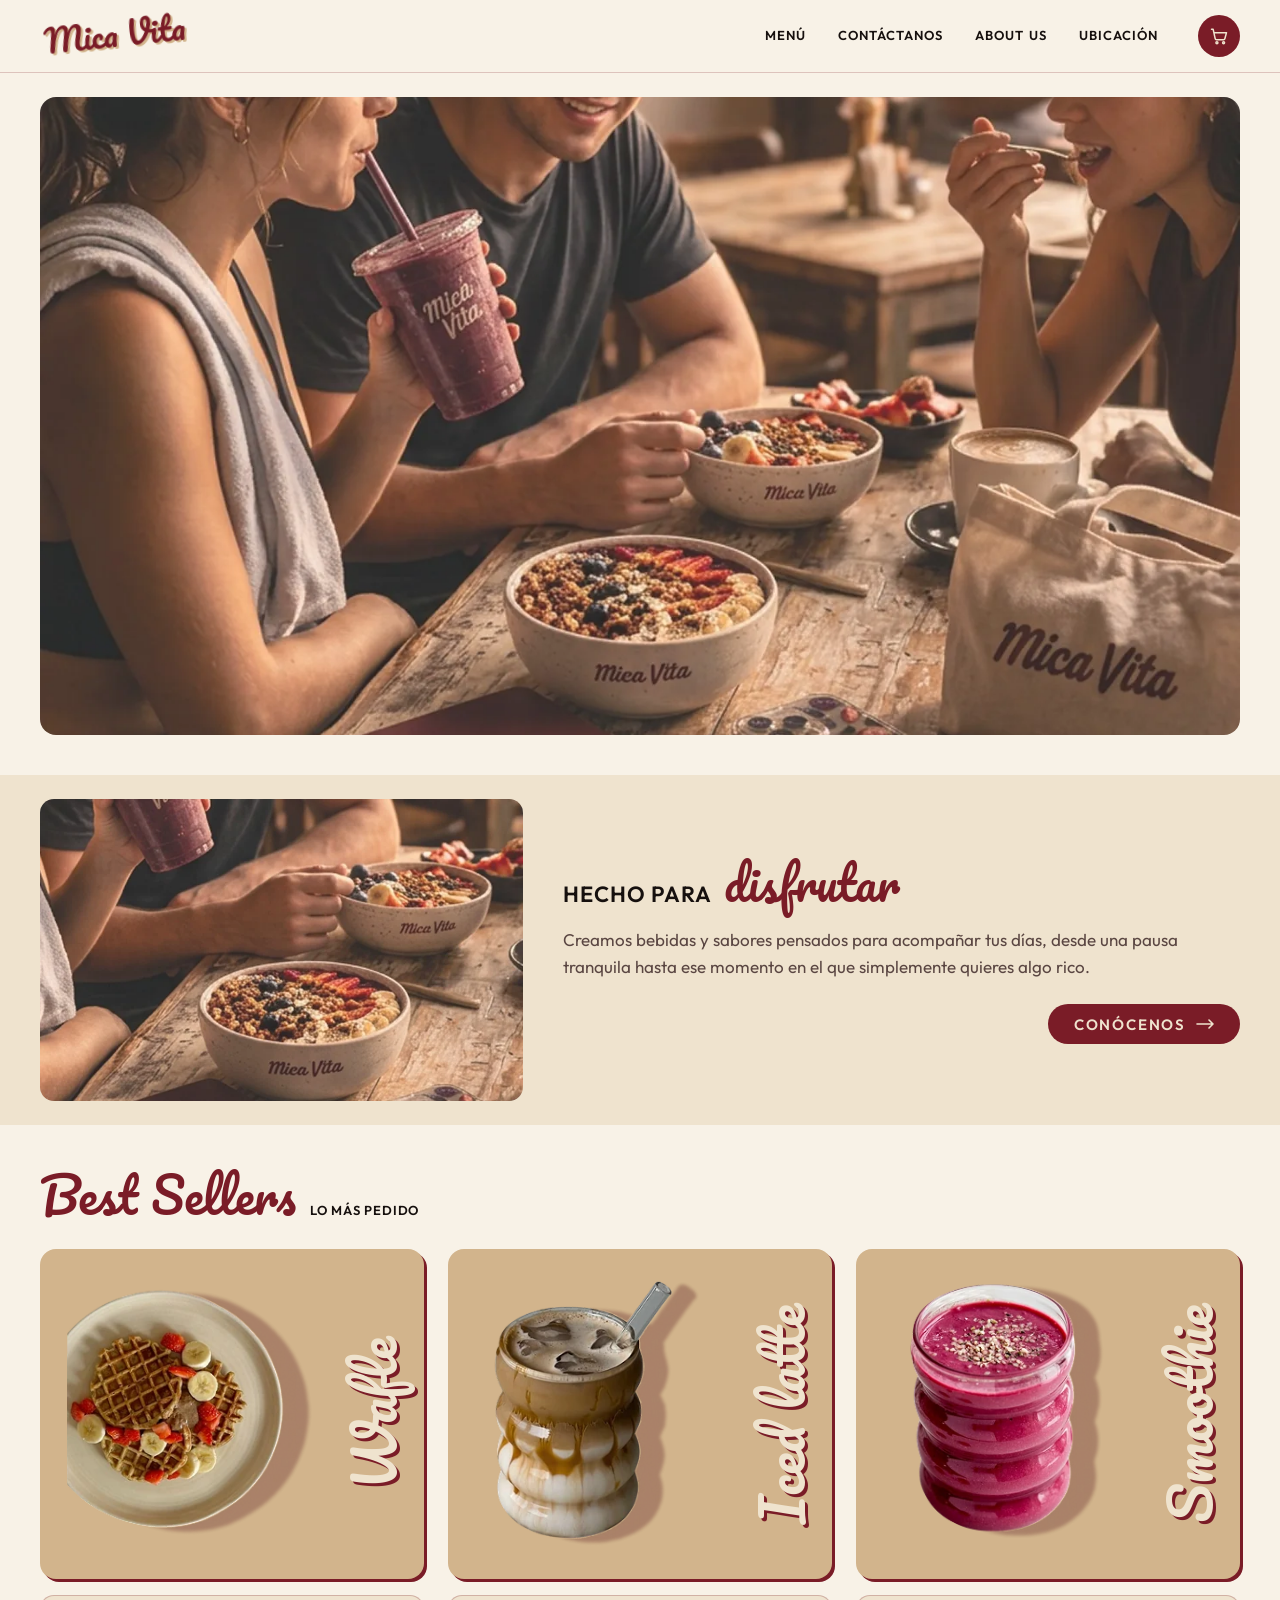
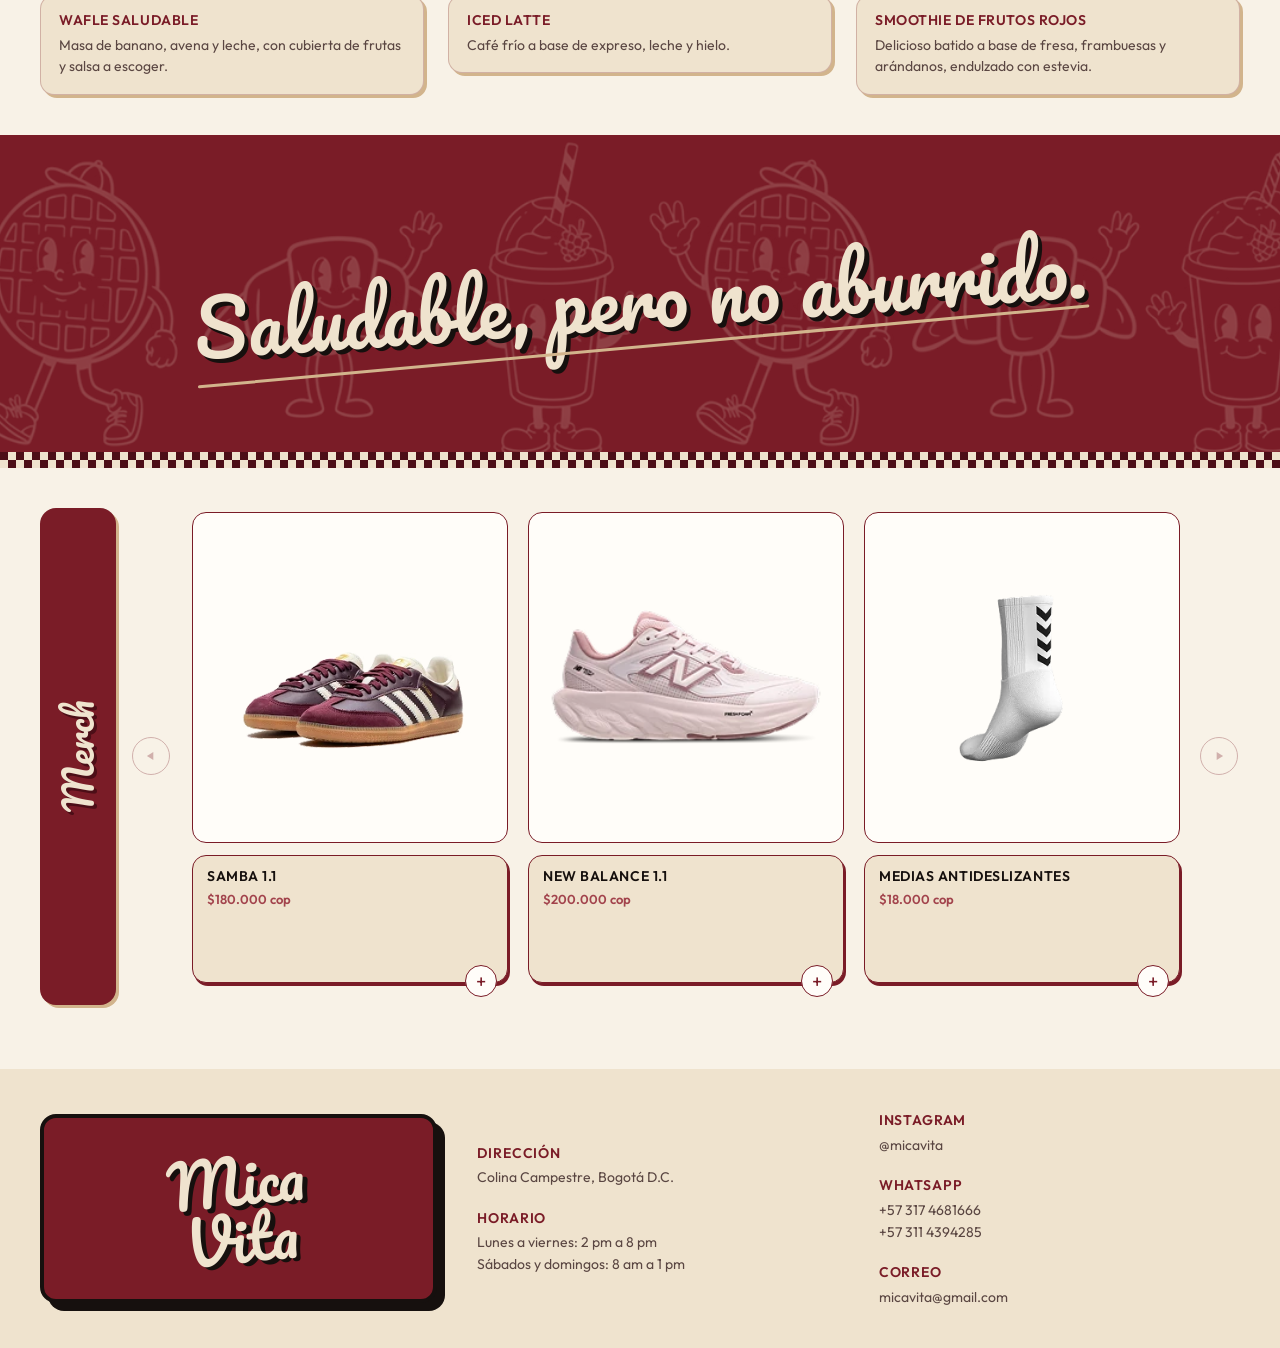
==== index.html @ b6ccf9f5 "Sitio web Mica Vita: Inicio, Menú y Contáctanos, con specs y README Co-Authored-By: Claude Opus 5.5 " ====
<!doctype html>
<html lang="es-CO">
<head>
  <meta charset="utf-8">
  <meta name="viewport" content="width=device-width, initial-scale=1">
  <title>Mica Vita · Cafetería saludable en Bogotá</title>
  <meta name="description" content="Smoothies, jugos, cafés y comida saludable en Colina Campestre, Bogotá. Saludable, pero no aburrido.">
  <meta name="theme-color" content="#7A1C27">
  <link rel="icon" href="img/illustrations/favicon.svg" type="image/svg+xml">
  <link rel="preload" href="fonts/Pacifico-Regular.woff2" as="font" type="font/woff2" crossorigin>
  <link rel="stylesheet" href="css/tokens.css">
  <link rel="stylesheet" href="css/base.css">
  <link rel="stylesheet" href="css/components.css">
  <script type="application/ld+json">
  {
    "@context": "https://schema.org",
    "@type": "CafeOrCoffeeShop",
    "name": "Mica Vita",
    "servesCuisine": "Saludable",
    "priceRange": "$",
    "address": {
      "@type": "PostalAddress",
      "streetAddress": "Colina Campestre",
      "addressLocality": "Bogotá",
      "addressRegion": "D.C.",
      "addressCountry": "CO"
    },
    "telephone": ["+573174681666", "+573114394285"],
    "sameAs": ["https://instagram.com/micavita"],
    "openingHoursSpecification": [
      { "@type": "OpeningHoursSpecification", "dayOfWeek": ["Monday","Tuesday","Wednesday","Thursday","Friday"], "opens": "14:00", "closes": "20:00" },
      { "@type": "OpeningHoursSpecification", "dayOfWeek": ["Saturday","Sunday"], "opens": "08:00", "closes": "13:00" }
    ]
  }
  </script>
</head>
<body data-page="home">
  <a class="skip-link" href="#contenido">Saltar al contenido</a>

  <!-- SECCIÓN A -->
  <header class="site-header">
    <div class="container header-inner">
      <a class="logo" href="index.html" aria-label="Mica Vita, inicio">Mica Vita</a>
      <nav id="site-nav" class="site-nav" aria-label="Principal">
        <ul>
          <li><a href="menu.html" data-page="menu">Menú</a></li>
          <li><a href="contacto.html" data-page="contacto">Contáctanos</a></li>
          <li><a href="index.html#about">About us</a></li>
          <li><a href="#ubicacion">Ubicación</a></li>
        </ul>
      </nav>
      <button class="cart-btn" type="button" aria-label="Carrito, 0 productos">
        <svg width="20" height="20" viewBox="0 0 24 24" fill="none" stroke="currentColor" stroke-width="1.8" stroke-linecap="round" stroke-linejoin="round" aria-hidden="true"><path d="M3 4h2l2.4 11.2a1.5 1.5 0 0 0 1.5 1.2h8.6a1.5 1.5 0 0 0 1.5-1.1L21 8H6.2"/><circle cx="9.5" cy="20" r="1.2"/><circle cx="17.5" cy="20" r="1.2"/></svg>
        <span class="cart-count" hidden>0</span>
      </button>
      <button class="nav-toggle" type="button" aria-expanded="false" aria-controls="site-nav" aria-label="Abrir menú">
        <span></span><span></span><span></span>
      </button>
    </div>
  </header>

  <main id="contenido">
    <h1 class="sr-only">Mica Vita, cafetería saludable en Bogotá</h1>

    <!-- Hero -->
    <section class="hero container" aria-label="Bienvenida">
      <div class="hero-frame">
        <div class="media hero-media" data-label="Mica Vita">
          <img data-base="img/home/hero" alt="Amigos compartiendo smoothies, bowls y café de Mica Vita después de entrenar" width="1600" height="850" fetchpriority="high">
        </div>
        <p class="hero-sticker" aria-hidden="true"><b>HEALTHY</b><i>not boring</i></p>
      </div>
    </section>

    <!-- Hecho para disfrutar -->
    <section class="about" id="about" aria-labelledby="about-title">
      <div class="container about-inner">
        <div class="media about-media" data-label="Hecho para disfrutar">
          <img data-base="img/home/hecho-para-disfrutar" alt="Bowls de açaí con frutas y granola en una mesa de Mica Vita" width="900" height="560" loading="lazy">
        </div>
        <div class="about-copy">
          <h2 class="about-title" id="about-title">Hecho para <span class="script">disfrutar</span></h2>
          <p>Creamos bebidas y sabores pensados para acompañar tus días, desde una pausa tranquila hasta ese momento en el que simplemente quieres algo rico.</p>
          <div class="about-actions">
            <a class="btn" href="menu.html">Conócenos <svg width="18" height="10" viewBox="0 0 18 10" fill="none" stroke="currentColor" stroke-width="1.6" stroke-linecap="round" stroke-linejoin="round" aria-hidden="true"><path d="M1 5h16M13 1l4 4-4 4"/></svg></a>
          </div>
        </div>
      </div>
    </section>

    <!-- Best Sellers -->
    <section class="section container" aria-labelledby="bs-title">
      <div class="section-head">
        <h2 id="bs-title">Best Sellers</h2>
        <span class="kicker">Lo más pedido</span>
      </div>
      <ul class="bs-grid">
        <li>
          <div class="media bs-media" data-label="">
            <img data-base="img/home/wafle" alt="Wafle saludable con frutas" width="600" height="520" loading="lazy">
            <span class="bs-name" aria-hidden="true">Wafle</span>
          </div>
          <div class="bs-info">
            <h3>Wafle saludable</h3>
            <p>Masa de banano, avena y leche, con cubierta de frutas y salsa a escoger.</p>
          </div>
        </li>
        <li>
          <div class="media bs-media" data-label="">
            <img data-base="img/home/iced-latte" alt="Iced latte en vaso de vidrio" width="600" height="520" loading="lazy">
            <span class="bs-name" aria-hidden="true">Iced latte</span>
          </div>
          <div class="bs-info">
            <h3>Iced latte</h3>
            <p>Café frío a base de expreso, leche y hielo.</p>
          </div>
        </li>
        <li>
          <div class="media bs-media" data-label="">
            <img data-base="img/home/smoothie" alt="Smoothie de frutos rojos" width="600" height="520" loading="lazy">
            <span class="bs-name" aria-hidden="true">Smoothie</span>
          </div>
          <div class="bs-info">
            <h3>Smoothie de frutos rojos</h3>
            <p>Delicioso batido a base de fresa, frambuesas y arándanos, endulzado con estevia.</p>
          </div>
        </li>
      </ul>
    </section>

    <!-- Banner de marca -->
    <section class="brand-banner brand-banner--home" aria-label="Nuestra filosofía">
      <p class="banner-phrase">Saludable, pero no aburrido.</p>
    </section>

    <!-- Merch -->
    <div class="container" data-carousel="merch"></div>
  </main>

  <!-- SECCIÓN Z -->
  <footer class="site-footer" id="ubicacion">
    <div class="container footer-inner">
      <a class="footer-brand" href="index.html" aria-label="Mica Vita, inicio">
        <span class="logo">Mica<br>Vita</span>
      </a>
      <div class="footer-col">
        <p class="footer-label">Dirección</p>
        <p>Colina Campestre, Bogotá D.C.</p>
        <p class="footer-label">Horario</p>
        <p>Lunes a viernes: 2 pm a 8 pm</p>
        <p>Sábados y domingos: 8 am a 1 pm</p>
      </div>
      <div class="footer-col">
        <p class="footer-label">Instagram</p>
        <a href="https://instagram.com/micavita" target="_blank" rel="noopener">@micavita</a>
        <p class="footer-label">WhatsApp</p>
        <a href="https://wa.me/573174681666" target="_blank" rel="noopener">+57 317 4681666</a>
        <a href="https://wa.me/573114394285" target="_blank" rel="noopener">+57 311 4394285</a>
        <p class="footer-label">Correo</p>
        <a href="mailto:micavita@gmail.com">micavita@gmail.com</a>
      </div>
    </div>
  </footer>

  <script src="data/data.js"></script>
  <script src="js/main.js"></script>
  <script src="js/carousel.js"></script>
</body>
</html>
---- css/tokens.css ----
/* ==========================================================
   Mica Vita — Design tokens
   ========================================================== */

/* Fuentes de marca (colocar los .woff2 en /fonts).
   Si no están, el sitio usa Pacifico y Outfit (incluidas en /fonts),
   las alternativas que indica el manual de marca. */
@font-face {
  font-family: "Bukhari Script";
  src: url("../fonts/BukhariScript.woff2") format("woff2");
  font-weight: 400;
  font-display: swap;
}
@font-face {
  font-family: "Utendo";
  src: url("../fonts/Utendo-Regular.woff2") format("woff2");
  font-weight: 400;
  font-display: swap;
}
@font-face {
  font-family: "Utendo";
  src: url("../fonts/Utendo-SemiBold.woff2") format("woff2");
  font-weight: 600;
  font-display: swap;
}
@font-face {
  font-family: "Utendo";
  src: url("../fonts/Utendo-Bold.woff2") format("woff2");
  font-weight: 700;
  font-display: swap;
}

/* Alternativas abiertas (OFL) incluidas en /fonts */
@font-face { font-family: "Pacifico"; src: url("../fonts/Pacifico-Regular.woff2") format("woff2"); font-weight: 400; font-display: swap; }
@font-face { font-family: "Outfit"; src: url("../fonts/Outfit-400.woff2") format("woff2"); font-weight: 400; font-display: swap; }
@font-face { font-family: "Outfit"; src: url("../fonts/Outfit-600.woff2") format("woff2"); font-weight: 600; font-display: swap; }
@font-face { font-family: "Outfit"; src: url("../fonts/Outfit-700.woff2") format("woff2"); font-weight: 700; font-display: swap; }
@font-face { font-family: "Outfit"; src: url("../fonts/Outfit-800.woff2") format("woff2"); font-weight: 800; font-display: swap; }

:root {
  /* Primario */
  --color-primary: #7A1C27;
  --color-primary-dark: #4C0E17;
  --color-primary-light: #A2434C;

  /* Secundario */
  --color-beige: #EFE3CE;
  --color-tan: #D2B48C;

  /* Neutros */
  --color-black: #16100E; /* Negro Espresso (manual de marca) */
  --color-text: #5A4642;
  --color-bg: #F8F2E7;
  --color-white: #FFFDF9;

  /* Promociones */
  --color-promo: #EFE3CE;

  /* Estados */
  --color-success: #2E6B3F;
  --color-error: #B3261E;

  /* Tipografía */
  --font-script: "Bukhari Script", "Pacifico", "Brush Script MT", cursive;
  --font-sans: "Utendo", "Outfit", "Helvetica Neue", Arial, sans-serif;

  --fs-h1: 72px;
  --fs-h2: 48px;
  --fs-h3: 28px;
  --fs-body: 17px;
  --fs-btn: 15px;
  --fs-small: 14px;
  --fs-xs: 12px;

  /* Espaciado */
  --space-1: 4px;
  --space-2: 8px;
  --space-3: 16px;
  --space-4: 24px;
  --space-5: 40px;
  --space-6: 64px;

  /* Radios */
  --radius-sm: 8px;
  --radius-md: 16px;
  --radius-pill: 999px;

  /* Sombras retro */
  --shadow-retro: 3px 3px 0 var(--color-primary);
  --shadow-retro-soft: 3px 3px 0 var(--color-tan);
  --shadow-hard: 4px 4px 0 var(--color-black);
  --tilt: -6deg; /* inclinación del logo: entre -5° y -8° */

  /* Layout */
  --container: 1200px;
  --header-h: 72px;
}

@media (max-width: 767px) {
  :root {
    --fs-h1: 48px;
    --fs-h2: 36px;
    --fs-h3: 22px;
    --fs-body: 16px;
    --header-h: 64px;
  }
}
---- css/base.css ----
/* ==========================================================
   Mica Vita — Base
   ========================================================== */

*,
*::before,
*::after {
  box-sizing: border-box;
}

html {
  scroll-behavior: smooth;
  scroll-padding-top: calc(var(--header-h) + 16px);
  -webkit-text-size-adjust: 100%;
}

@media (prefers-reduced-motion: reduce) {
  html { scroll-behavior: auto; }
  *, *::before, *::after { transition: none !important; animation: none !important; }
}

body {
  margin: 0;
  background: var(--color-bg);
  color: var(--color-text);
  font-family: var(--font-sans);
  font-size: var(--fs-body);
  line-height: 1.6;
  -webkit-font-smoothing: antialiased;
  overflow-x: hidden;
}

img,
svg {
  display: block;
  max-width: 100%;
}

a {
  color: inherit;
}

button {
  font: inherit;
}

h1,
h2,
h3,
p {
  margin: 0;
}

h1 {
  font-family: var(--font-script);
  font-weight: 400;
  font-size: var(--fs-h1);
  line-height: 1.2;
  color: var(--color-primary);
}

h2 {
  font-family: var(--font-script);
  font-weight: 400;
  font-size: var(--fs-h2);
  line-height: 1.25;
  color: var(--color-primary);
  text-wrap: balance;
}

h3 {
  font-family: var(--font-sans);
  font-weight: 700;
  font-size: var(--fs-h3);
  line-height: 1.2;
  text-transform: uppercase;
  color: var(--color-black);
}

.container {
  width: min(100% - 32px, var(--container));
  margin-inline: auto;
}

.section {
  padding-block: var(--space-5);
}

:focus-visible {
  outline: 2px solid var(--color-primary-light);
  outline-offset: 3px;
}

.sr-only {
  position: absolute;
  width: 1px;
  height: 1px;
  padding: 0;
  margin: -1px;
  overflow: hidden;
  clip: rect(0, 0, 0, 0);
  white-space: nowrap;
  border: 0;
}

.skip-link {
  position: absolute;
  left: 16px;
  top: -60px;
  z-index: 200;
  background: var(--color-primary);
  color: var(--color-beige);
  padding: 10px 16px;
  border-radius: var(--radius-pill);
  text-decoration: none;
  font-weight: 600;
}
.skip-link:focus {
  top: 12px;
}

/* ---------- Botón ---------- */
.btn {
  display: inline-flex;
  align-items: center;
  justify-content: center;
  gap: 10px;
  min-height: 40px;
  padding: 10px 26px;
  border: 0;
  border-radius: var(--radius-pill);
  background: var(--color-primary);
  color: var(--color-beige);
  font-family: var(--font-sans);
  font-weight: 600;
  font-size: var(--fs-btn);
  line-height: 1;
  letter-spacing: 0.12em;
  text-transform: uppercase;
  text-decoration: none;
  cursor: pointer;
  transition: background-color 0.2s ease, transform 0.2s ease;
}
.btn:hover {
  background: var(--color-primary-dark);
}
.btn:active {
  transform: translateY(1px);
}
.btn svg {
  transition: transform 0.2s ease;
}
.btn:hover svg {
  transform: translateX(3px);
}

/* ---------- Imágenes con respaldo ---------- */
.media {
  position: relative;
  overflow: hidden;
  --ph-color: var(--color-primary);
}
.media > img {
  width: 100%;
  height: 100%;
  object-fit: cover;
}
.media.is-missing::after {
  content: attr(data-label);
  position: absolute;
  inset: 0;
  display: grid;
  place-items: center;
  padding: 12px;
  text-align: center;
  font-family: var(--font-script);
  font-size: clamp(22px, 3vw, 40px);
  line-height: 1.05;
  color: var(--ph-color);
  opacity: 0.35;
}
---- css/components.css ----
/* ==========================================================
   Mica Vita — Componentes
   ========================================================== */

/* ---------- SECCIÓN A · Header ---------- */
.site-header {
  position: sticky;
  top: 0;
  z-index: 50;
  background: var(--color-bg);
  border-bottom: 1px solid rgba(122, 28, 39, 0.22);
}

.header-inner {
  position: relative;
  display: flex;
  align-items: center;
  gap: var(--space-5);
  min-height: var(--header-h);
}

.logo {
  display: inline-block;
  margin-right: auto;
  padding: 4px 4px 8px;
  font-family: var(--font-script);
  font-size: 32px;
  line-height: 1.1;
  transform: rotate(var(--tilt));
  text-shadow: 2px 2px 0 var(--color-tan);
  color: var(--color-primary);
  text-decoration: none;
  white-space: nowrap;
}

.site-nav ul {
  display: flex;
  gap: 32px;
  margin: 0;
  padding: 0;
  list-style: none;
}

.site-nav a {
  display: inline-block;
  padding: 6px 0;
  border-bottom: 2px solid transparent;
  font-size: 13px;
  font-weight: 600;
  letter-spacing: 0.08em;
  text-transform: uppercase;
  text-decoration: none;
  color: var(--color-black);
  transition: color 0.2s ease, border-color 0.2s ease;
}
.site-nav a:hover,
.site-nav a[aria-current="page"] {
  color: var(--color-primary);
  border-color: var(--color-primary);
}

.cart-btn {
  position: relative;
  flex: none;
  display: grid;
  place-items: center;
  width: 42px;
  height: 42px;
  border: 0;
  border-radius: 50%;
  background: var(--color-primary);
  color: var(--color-beige);
  cursor: pointer;
  transition: background-color 0.2s ease;
}
.cart-btn:hover {
  background: var(--color-primary-dark);
}
.cart-count {
  position: absolute;
  top: -4px;
  right: -4px;
  display: grid;
  place-items: center;
  min-width: 19px;
  height: 19px;
  padding: 0 5px;
  border-radius: 10px;
  background: var(--color-tan);
  color: var(--color-primary-dark);
  font-size: 11px;
  font-weight: 700;
  line-height: 1;
}
.cart-count[hidden] {
  display: none;
}
.cart-btn.is-bumped {
  animation: bump 0.35s ease;
}
@keyframes bump {
  40% { transform: scale(1.15); }
}

.nav-toggle {
  display: none;
  flex: none;
  flex-direction: column;
  justify-content: center;
  gap: 5px;
  width: 42px;
  height: 42px;
  padding: 0 10px;
  border: 1.5px solid var(--color-primary);
  border-radius: 50%;
  background: transparent;
  cursor: pointer;
}
.nav-toggle span {
  display: block;
  height: 2px;
  border-radius: 2px;
  background: var(--color-primary);
  transition: transform 0.2s ease, opacity 0.2s ease;
}
.nav-toggle[aria-expanded="true"] span:nth-child(1) { transform: translateY(7px) rotate(45deg); }
.nav-toggle[aria-expanded="true"] span:nth-child(2) { opacity: 0; }
.nav-toggle[aria-expanded="true"] span:nth-child(3) { transform: translateY(-7px) rotate(-45deg); }

@media (max-width: 860px) {
  .header-inner { gap: var(--space-3); }
  .site-nav ul { gap: 20px; }
}

@media (max-width: 767px) {
  .logo { font-size: 27px; }
  .nav-toggle { display: flex; }
  .site-nav {
    position: absolute;
    top: 100%;
    left: -16px;
    right: -16px;
    display: none;
    background: var(--color-bg);
    border-bottom: 1px solid rgba(122, 28, 39, 0.22);
    box-shadow: 0 12px 24px rgba(76, 14, 23, 0.08);
  }
  .site-nav.is-open { display: block; }
  .site-nav ul {
    flex-direction: column;
    gap: 0;
    padding: 4px 16px 16px;
  }
  .site-nav a {
    display: block;
    padding: 14px 0;
    border-bottom: 1px solid rgba(122, 28, 39, 0.12);
  }
  .site-nav a[aria-current="page"] {
    border-bottom-color: rgba(122, 28, 39, 0.12);
  }
}

/* ---------- Home · Hero ---------- */
.hero {
  padding-top: var(--space-4);
}
.hero-frame {
  position: relative;
}
.hero-sticker {
  position: absolute;
  top: 7%;
  left: 50%;
  display: grid;
  justify-items: center;
  padding: 0.6em 1.6em 0.75em;
  border: 4px solid var(--color-black);
  border-radius: var(--radius-pill);
  background: var(--color-beige);
  box-shadow: 8px 8px 0 var(--color-black);
  font-size: clamp(12px, 2.2vw, 30px);
  line-height: 1;
  transform: translateX(-50%) rotate(var(--tilt));
  pointer-events: none;
}
.hero-sticker b {
  font-family: var(--font-sans);
  font-weight: 800;
  font-size: 1.5em;
  letter-spacing: 0.01em;
  color: var(--color-black);
}
.hero-sticker i {
  margin-top: 0.1em;
  font-family: var(--font-script);
  font-style: normal;
  font-size: 1.7em;
  line-height: 1.2;
  color: var(--color-primary);
}
.hero-media {
  aspect-ratio: 16 / 8.5;
  border-radius: var(--radius-md);
  background: linear-gradient(135deg, #6b3a2c 0%, #3a1d16 60%, #2a1410 100%);
  --ph-color: var(--color-beige);
}
@media (max-width: 767px) {
  .hero-media { aspect-ratio: 4 / 3.4; }
}

/* ---------- Home · Hecho para disfrutar ---------- */
.about {
  margin-top: var(--space-5);
  background: var(--color-beige);
  padding-block: var(--space-4);
}
.about-inner {
  display: grid;
  grid-template-columns: minmax(0, 1fr) minmax(0, 1.4fr);
  gap: var(--space-5);
  align-items: center;
}
.about-media {
  aspect-ratio: 16 / 10;
  border-radius: 14px;
  background: linear-gradient(135deg, #8a5a44, #4a2a20);
  --ph-color: var(--color-beige);
}
.about-title {
  display: flex;
  flex-wrap: wrap;
  align-items: baseline;
  gap: 4px 12px;
  margin-bottom: var(--space-3);
  font-family: var(--font-sans);
  font-weight: 600;
  font-size: 22px;
  letter-spacing: 0.04em;
  line-height: 1.2;
  color: var(--color-black);
  text-transform: uppercase;
}
.about-title .script {
  font-family: var(--font-script);
  font-weight: 400;
  font-size: 46px;
  letter-spacing: 0;
  text-transform: none;
  color: var(--color-primary);
}
.about-copy p {
  max-width: 56ch;
}
.about-actions {
  display: flex;
  justify-content: flex-end;
  margin-top: var(--space-4);
}
@media (max-width: 767px) {
  .about-inner { grid-template-columns: 1fr; gap: var(--space-4); }
  .about-title .script { font-size: 40px; }
  .about-actions { justify-content: flex-start; }
}

/* ---------- Encabezado de sección ---------- */
.section-head {
  display: flex;
  flex-wrap: wrap;
  align-items: baseline;
  gap: 4px 14px;
  margin-bottom: var(--space-4);
}
.section-head .kicker {
  font-size: 13px;
  font-weight: 600;
  letter-spacing: 0.06em;
  text-transform: uppercase;
  color: var(--color-black);
}

/* ---------- Home · Best Sellers ---------- */
.bs-grid {
  display: grid;
  grid-template-columns: repeat(3, minmax(0, 1fr));
  gap: var(--space-4);
  margin: 0;
  padding: 0;
  list-style: none;
}
.bs-media {
  aspect-ratio: 1 / 0.86;
  border-radius: var(--radius-md);
  background: var(--color-tan);
  box-shadow: var(--shadow-retro);
}
.bs-media > img {
  width: 74%;
  object-fit: contain;
  object-position: center;
  padding: 6% 0 6% 6%;
}
.bs-media.is-missing::after {
  justify-content: start;
  padding-left: 18%;
}
.bs-name {
  position: absolute;
  top: 0;
  right: 6%;
  bottom: 0;
  z-index: 1;
  display: flex;
  align-items: center;
  justify-content: center;
  writing-mode: vertical-rl;
  transform: rotate(180deg);
  font-family: var(--font-script);
  font-size: clamp(36px, 4.4vw, 56px);
  line-height: 1;
  color: var(--color-beige);
  text-shadow: -3px 3px 0 var(--color-primary);
  pointer-events: none;
}
.bs-info {
  margin-top: var(--space-3);
  padding: 16px 18px;
  border: 1px solid rgba(122, 28, 39, 0.25);
  border-radius: 14px;
  background: var(--color-beige);
  box-shadow: var(--shadow-retro-soft);
}
.bs-info h3 {
  margin-bottom: 6px;
  font-size: 14px;
  font-weight: 600;
  letter-spacing: 0.04em;
  color: var(--color-primary);
}
.bs-info p {
  font-size: var(--fs-small);
  line-height: 1.55;
}
@media (max-width: 767px) {
  .bs-grid { grid-template-columns: 1fr; gap: var(--space-5); }
}

/* ---------- Banners de marca ---------- */
.brand-banner {
  position: relative;
  display: grid;
  place-items: center;
  overflow: hidden;
  padding: 120px 16px;
  background: var(--color-primary);
  isolation: isolate;
}
.brand-banner::before {
  content: "";
  position: absolute;
  inset: 0;
  z-index: -1;
  background: url("../img/illustrations/pattern.svg") repeat center / 240px;
  opacity: 0.13;
}
.brand-banner::after {
  content: "";
  position: absolute;
  left: 0;
  right: 0;
  bottom: 0;
  height: 16px;
  background: repeating-conic-gradient(var(--color-beige) 0 25%, var(--color-primary-dark) 0 50%) 0 0 / 16px 16px;
}
.banner-mascot {
  position: absolute;
  bottom: 16px;
  z-index: 0;
  height: 70%;
  width: auto;
  opacity: 0.38;
  pointer-events: none;
}
.banner-mascot--left { left: max(2%, 12px); }
.banner-mascot--right { right: max(2%, 12px); }
@media (max-width: 767px) {
  .banner-mascot { height: 44%; opacity: 0.5; }
}
.banner-phrase {
  position: relative;
  z-index: 1;
  text-shadow: 4px 4px 0 var(--color-black);
  font-family: var(--font-script);
  font-weight: 400;
  font-size: clamp(42px, 6vw, 76px);
  line-height: 1.1;
  color: var(--color-beige);
  text-align: center;
  transform: rotate(-4deg);
}
.banner-phrase::after {
  content: "";
  display: block;
  width: 100%;
  height: 3px;
  margin: 6px 0 0;
  border-radius: 3px;
  background: var(--color-tan);
  transform: rotate(-1.2deg);
  box-shadow: none;
}

.brand-banner--menu {
  padding-block: 72px;
}
.banner-label {
  position: relative;
  z-index: 1;
  padding: 6px 44px 14px;
  border-radius: 14px;
  background: var(--color-beige);
  border: 4px solid var(--color-black);
  box-shadow: 8px 8px 0 var(--color-black);
  transform: rotate(-4deg);
}
.banner-label h1 {
  font-size: clamp(44px, 5.4vw, 64px);
}
@media (max-width: 767px) {
  .brand-banner { padding-block: 84px; }
  .brand-banner--menu { padding-block: 56px; }
}

/* ---------- Carrusel (Merch y Menú) ---------- */
.carousel {
  display: grid;
  grid-template-columns: 76px 40px minmax(0, 1fr) 40px;
  gap: var(--space-3);
  align-items: center;
  margin-block: var(--space-5);
}
.rail {
  align-self: stretch;
  display: flex;
  align-items: center;
  justify-content: center;
  min-height: 260px;
  padding: 16px 0;
  border-radius: var(--radius-md);
  background: var(--color-primary);
  box-shadow: var(--shadow-retro-soft);
}
.rail h2 {
  writing-mode: vertical-rl;
  transform: rotate(180deg);
  font-size: 38px;
  line-height: 1.3;
  color: var(--color-beige);
  text-shadow: -3px 3px 0 var(--color-primary-dark);
}
.arrow {
  display: grid;
  place-items: center;
  width: 38px;
  height: 38px;
  padding: 0;
  border: 1.5px solid var(--color-primary);
  border-radius: 50%;
  background: transparent;
  color: var(--color-primary);
  cursor: pointer;
  transition: background-color 0.2s ease, color 0.2s ease, opacity 0.2s ease;
}
.arrow--prev svg {
  transform: rotate(180deg);
}
.arrow:hover:not(:disabled) {
  background: var(--color-primary);
  color: var(--color-beige);
}
.arrow:disabled {
  opacity: 0.3;
  cursor: default;
}
.carousel-track {
  --gap: 20px;
  --per-view: 3;
  display: grid;
  grid-auto-flow: column;
  grid-auto-columns: calc((100% - (var(--per-view) - 1) * var(--gap)) / var(--per-view));
  gap: var(--gap);
  margin: 0;
  padding: 4px 4px 22px;
  list-style: none;
  overflow-x: auto;
  overscroll-behavior-x: contain;
  scroll-snap-type: x mandatory;
  scrollbar-width: none;
}
.carousel-track::-webkit-scrollbar {
  display: none;
}
.carousel-track > li {
  scroll-snap-align: start;
}

@media (max-width: 1023px) {
  .carousel-track { --per-view: 2; }
}
@media (max-width: 767px) {
  .carousel {
    grid-template-columns: minmax(0, 1fr);
    gap: var(--space-3);
  }
  .rail {
    min-height: 0;
    padding: 10px 20px;
    justify-content: flex-start;
  }
  .rail h2 {
    writing-mode: horizontal-tb;
    transform: none;
    font-size: 34px;
  }
  .arrow { display: none; }
  .carousel-track {
    --gap: 14px;
    grid-auto-columns: 72%;
    margin-inline: -16px;
    padding-inline: 16px;
    scroll-padding-inline: 16px;
  }
}

/* ---------- Tarjeta de producto ---------- */
.card-media {
  aspect-ratio: 1 / 1.05;
  border: 1px solid var(--color-primary);
  border-radius: 14px;
  background: var(--color-white);
}
.card-media > img {
  object-fit: contain;
  padding: 8%;
}
.card-tag {
  position: absolute;
  right: 12px;
  bottom: 8px;
  z-index: 1;
  font-size: 12px;
  font-weight: 600;
  letter-spacing: 0.06em;
  color: var(--color-primary-light);
}
.card-info {
  position: relative;
  min-height: 128px;
  margin-top: 12px;
  padding: 12px 14px 18px;
  border: 1px solid var(--color-primary);
  border-radius: 14px;
  background: var(--color-beige);
  box-shadow: 2px 3px 0 var(--color-primary);
}
.card-name {
  margin-bottom: 4px;
  font-size: 14px;
  font-weight: 600;
  letter-spacing: 0.04em;
  color: var(--color-black);
}
.card-desc {
  margin-bottom: 8px;
  font-size: 13px;
  line-height: 1.5;
}
.card-price {
  font-size: 13px;
  font-weight: 600;
  color: var(--color-primary-light);
}
.add-btn {
  position: absolute;
  right: 10px;
  bottom: -15px;
  display: grid;
  place-items: center;
  width: 32px;
  height: 32px;
  padding: 0;
  border: 1px solid var(--color-primary);
  border-radius: 50%;
  background: var(--color-white);
  color: var(--color-primary);
  font-size: 19px;
  line-height: 1;
  cursor: pointer;
  transition: background-color 0.2s ease, color 0.2s ease, transform 0.15s ease;
}
.add-btn:hover {
  background: var(--color-primary);
  color: var(--color-beige);
}
.add-btn:active {
  transform: scale(0.92);
}

/* ---------- Menú · Intro y etiquetas ---------- */
.intro {
  padding-block: var(--space-6) var(--space-3);
  text-align: center;
}
.intro p {
  margin-top: var(--space-2);
  font-size: 13px;
  font-weight: 600;
  letter-spacing: 0.08em;
  text-transform: uppercase;
  color: var(--color-black);
}
.tag-legend {
  display: flex;
  flex-wrap: wrap;
  justify-content: center;
  gap: 12px 28px;
  margin: var(--space-4) 0 0;
  padding: 0;
  list-style: none;
}
.chip {
  display: inline-block;
  padding: 6px 22px;
  border: 1px solid var(--color-primary-light);
  border-radius: var(--radius-pill);
  background: var(--color-beige);
  box-shadow: 2px 2px 0 var(--color-primary-light);
  font-size: 12px;
  font-weight: 600;
  letter-spacing: 0.06em;
  text-transform: uppercase;
  color: var(--color-primary);
}

/* ---------- Contáctanos ---------- */
.contact {
  display: grid;
  grid-template-columns: minmax(0, 2fr) minmax(0, 3fr);
  gap: var(--space-6);
  align-items: start;
  padding-block: var(--space-6);
}
.contact-copy h1 {
  margin-bottom: var(--space-3);
  font-size: var(--fs-h2);
  line-height: 1.1;
}
.contact-copy p {
  max-width: 42ch;
}
.form {
  display: grid;
  grid-template-columns: repeat(2, minmax(0, 1fr));
  gap: 18px 32px;
}
.field {
  display: flex;
  flex-direction: column;
  gap: 6px;
}
.field--full {
  grid-column: 1 / -1;
}
.field label {
  font-size: 12px;
  font-weight: 600;
  letter-spacing: 0.08em;
  text-transform: uppercase;
  color: var(--color-black);
}
.field input,
.field textarea {
  width: 100%;
  padding: 9px 18px;
  border: 1px solid var(--color-primary);
  border-radius: var(--radius-pill);
  background: var(--color-beige);
  box-shadow: 2px 2px 0 var(--color-primary);
  color: var(--color-black);
  font: inherit;
  font-size: 15px;
  outline: none;
  transition: border-color 0.2s ease, box-shadow 0.2s ease;
}
.field textarea {
  min-height: 150px;
  border-radius: 14px;
  resize: vertical;
}
.field input:focus,
.field textarea:focus {
  border-color: var(--color-primary-light);
  box-shadow: 2px 2px 0 var(--color-primary), 0 0 0 2px var(--color-primary-light);
}
.field.has-error input,
.field.has-error textarea {
  border-color: var(--color-error);
  box-shadow: 2px 2px 0 var(--color-error);
}
.field-error {
  min-height: 1.2em;
  font-size: 13px;
  line-height: 1.2;
  color: var(--color-error);
}
.form-actions {
  grid-column: 1 / -1;
  display: flex;
  flex-wrap: wrap;
  align-items: center;
  justify-content: flex-end;
  gap: var(--space-3);
}
.form-status {
  font-size: var(--fs-small);
  font-weight: 600;
  color: var(--color-success);
}
@media (max-width: 860px) {
  .contact { grid-template-columns: 1fr; gap: var(--space-5); padding-block: var(--space-5); }
}
@media (max-width: 560px) {
  .form { grid-template-columns: 1fr; }
  .form-actions { justify-content: stretch; }
  .form-actions .btn { width: 100%; }
}

/* ---------- SECCIÓN Z · Footer ---------- */
.site-footer {
  margin-top: var(--space-6);
  padding-block: var(--space-5);
  background: var(--color-beige);
}
.footer-inner {
  display: grid;
  grid-template-columns: minmax(0, 1.1fr) minmax(0, 1fr) minmax(0, 1fr);
  gap: var(--space-5);
  align-items: center;
}
.footer-brand {
  border: 4px solid var(--color-black);
  box-shadow: 8px 8px 0 var(--color-black) !important;
  display: grid;
  place-items: center;
  aspect-ratio: 2.1 / 1;
  border-radius: var(--radius-md);
  background: var(--color-primary);
  box-shadow: var(--shadow-retro-soft);
  text-decoration: none;
}
.footer-brand .logo {
  margin: 0;
  padding: 0;
  font-size: clamp(44px, 5vw, 60px);
  line-height: 0.95;
  text-shadow: 4px 4px 0 var(--color-black);
  text-align: center;
  color: var(--color-beige);
}
.footer-label {
  margin: 18px 0 2px;
  font-size: 13px;
  font-weight: 600;
  letter-spacing: 0.06em;
  text-transform: uppercase;
  color: var(--color-primary);
}
.footer-col > .footer-label:first-child {
  margin-top: 0;
}
.footer-col p,
.footer-col a {
  display: block;
  font-size: var(--fs-small);
  line-height: 1.6;
  text-decoration: none;
}
.footer-col a:hover {
  color: var(--color-primary);
  text-decoration: underline;
}
@media (max-width: 767px) {
  .footer-inner { grid-template-columns: 1fr 1fr; gap: var(--space-4); }
  .footer-brand { grid-column: 1 / -1; max-width: 280px; }
}
@media (max-width: 420px) {
  .footer-inner { grid-template-columns: 1fr; }
}

/* ---------- Toast ---------- */
.toast {
  position: fixed;
  left: 50%;
  bottom: 24px;
  z-index: 100;
  max-width: calc(100% - 32px);
  padding: 12px 22px;
  border-radius: var(--radius-pill);
  background: var(--color-primary-dark);
  color: var(--color-beige);
  font-size: var(--fs-small);
  box-shadow: 0 10px 30px rgba(76, 14, 23, 0.25);
  opacity: 0;
  pointer-events: none;
  transform: translate(-50%, 16px);
  transition: opacity 0.25s ease, transform 0.25s ease;
}
.toast.is-visible {
  opacity: 1;
  transform: translate(-50%, 0);
}

/* ---------- Fotos reales (cuando existen) ---------- */
.media.is-photo > img {
  width: 100%;
  height: 100%;
  padding: 6%;
  object-fit: contain;
}
.hero-media.is-photo > img,
.about-media.is-photo > img {
  padding: 0;
  object-fit: cover;
}
.bs-media.is-photo > img {
  width: 72%;
  padding: 7% 0 7% 7%;
}
/* Patrones de ilustración del Figma */
.brand-banner--home::before {
  background: url("../img/illustrations/patron-pandilla.webp") repeat-x center / auto 100%;
  opacity: 0.22;
}
.brand-banner--menu::before {
  background: url("../img/illustrations/patron-comida.webp") repeat center / cover;
  opacity: 0.2;
}
.hero-frame:has(.is-photo) .hero-sticker {
  display: none;
}
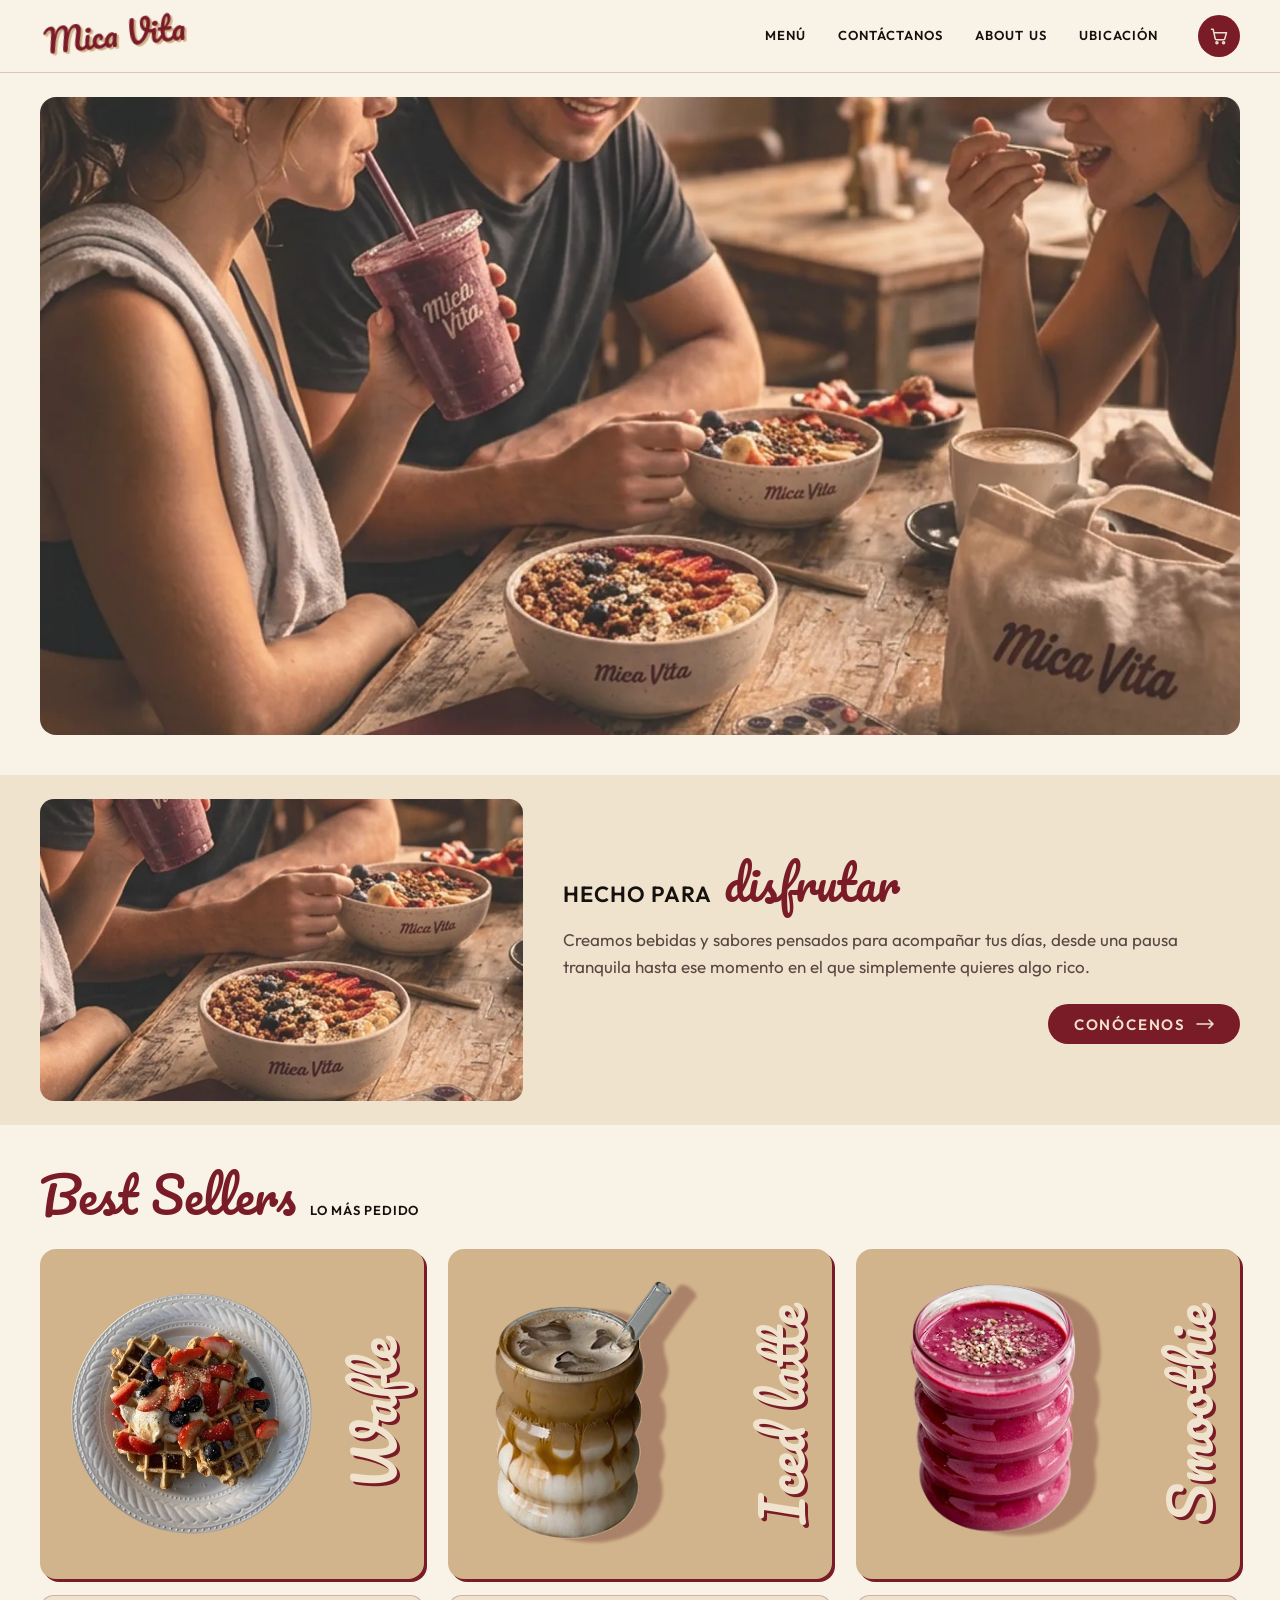
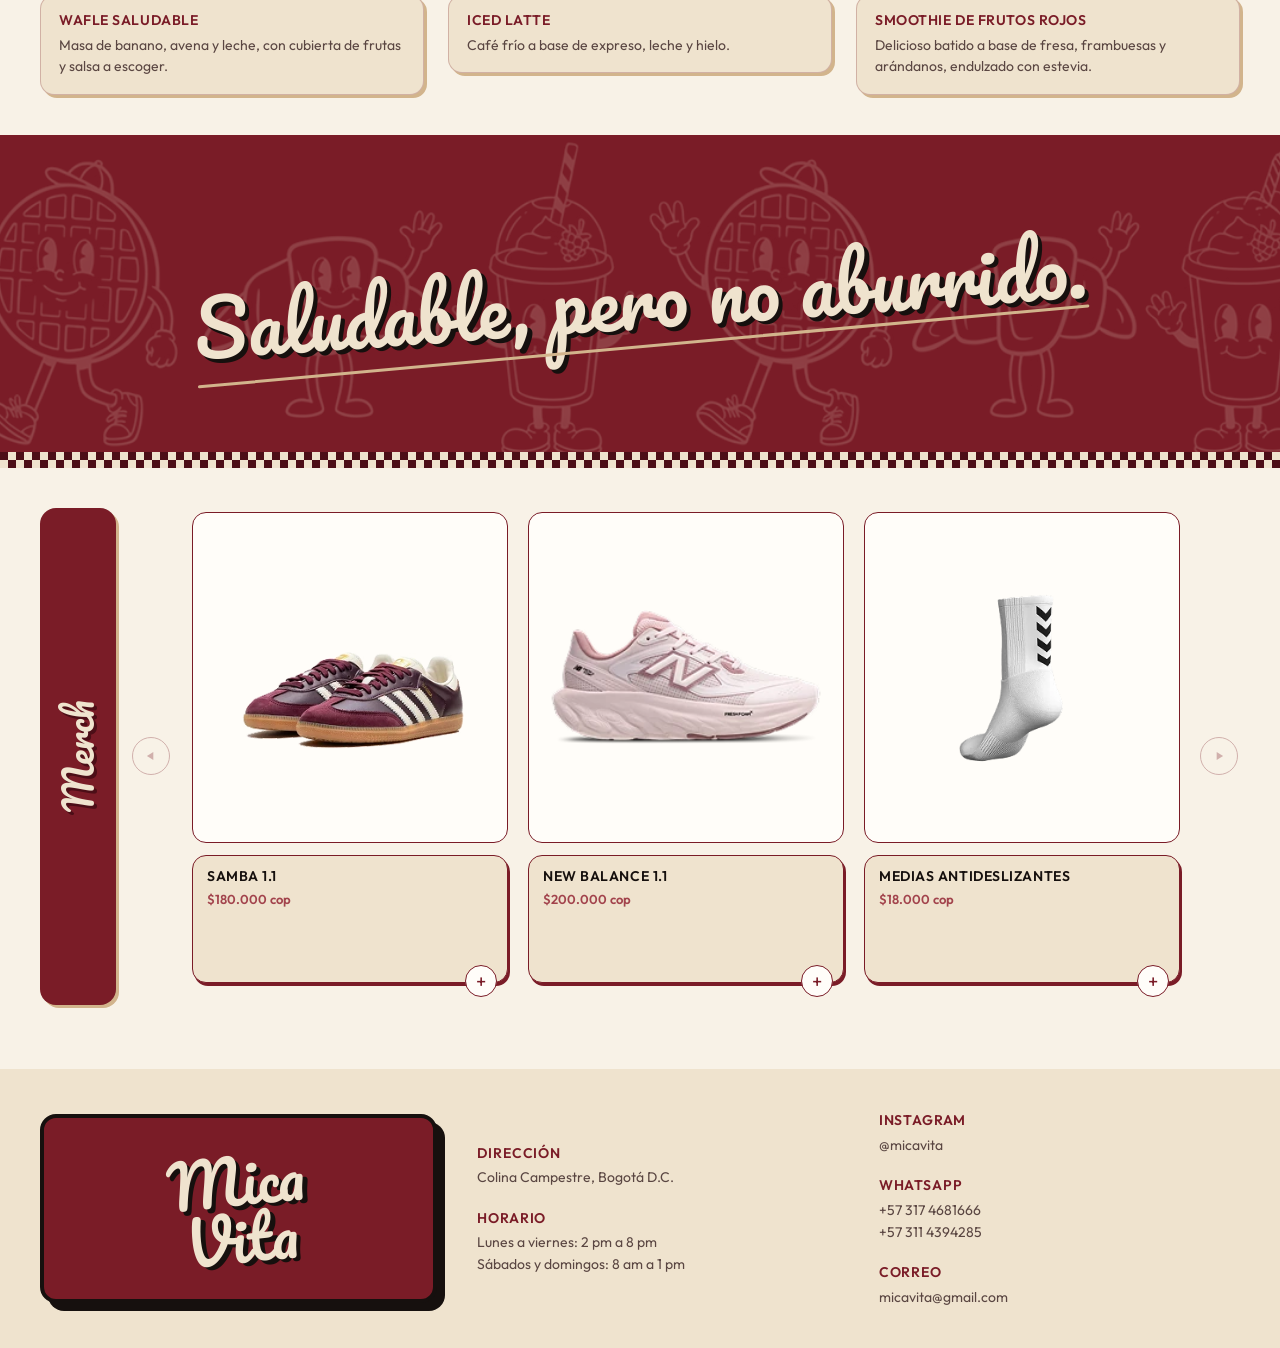
==== commit 7c6b44bb: "Carrito con panel lateral y página de pago Co-Authored-By: Claude Opus 5.5 <noreply@anthropic.com> C" ====
--- a/index.html
+++ b/index.html
@@ -45,8 +45,8 @@
         <ul>
           <li><a href="menu.html" data-page="menu">Menú</a></li>
           <li><a href="contacto.html" data-page="contacto">Contáctanos</a></li>
-          <li><a href="index.html#about">About us</a></li>
-          <li><a href="#ubicacion">Ubicación</a></li>
+          <li><a href="about.html" data-page="about">About us</a></li>
+          <li><a href="ubicacion.html" data-page="ubicacion">Ubicación</a></li>
         </ul>
       </nav>
       <button class="cart-btn" type="button" aria-label="Carrito, 0 productos">
@@ -164,6 +164,7 @@
 
   <script src="data/data.js"></script>
   <script src="js/main.js"></script>
+  <script src="js/cart.js"></script>
   <script src="js/carousel.js"></script>
 </body>
 </html>
--- a/css/components.css
+++ b/css/components.css
@@ -848,3 +848,931 @@
 .hero-frame:has(.is-photo) .hero-sticker {
   display: none;
 }
+
+/* ==========================================================
+   Páginas About us y Ubicación
+   (reutilizan tokens, botones, banners y footer del sitio)
+   ========================================================== */
+
+/* ---------- Títulos mixtos: sans en mayúsculas + palabra en script ---------- */
+.eyebrow {
+  margin-bottom: var(--space-3);
+  font-size: 13px;
+  font-weight: 600;
+  letter-spacing: 0.16em;
+  text-transform: uppercase;
+  color: var(--color-primary-light);
+}
+.mix-title {
+  font-family: var(--font-sans);
+  font-size: inherit;
+  line-height: 1.15;
+  text-wrap: balance;
+}
+.mix-title .mix-sans {
+  font-family: var(--font-sans);
+  font-weight: 800;
+  font-size: clamp(26px, 3vw, 40px);
+  letter-spacing: 0.01em;
+  text-transform: uppercase;
+  color: var(--color-black);
+}
+.mix-title .mix-script {
+  display: inline-block;
+  font-family: var(--font-script);
+  font-weight: 400;
+  font-size: clamp(44px, 5vw, 68px);
+  line-height: 1.25;
+  color: var(--color-primary);
+  text-shadow: 3px 3px 0 var(--color-tan);
+  transform: rotate(-3deg);
+}
+.mix-title--center {
+  text-align: center;
+}
+.ab-lead {
+  max-width: 46ch;
+  font-size: clamp(18px, 1.6vw, 21px);
+  line-height: 1.6;
+}
+
+/* ---------- About · Sección A: hero ---------- */
+.ab-hero {
+  display: grid;
+  grid-template-columns: minmax(0, 1.05fr) minmax(0, 1fr);
+  gap: var(--space-5);
+  align-items: center;
+  padding-block: var(--space-6) var(--space-5);
+}
+.ab-hero .mix-title {
+  margin-bottom: var(--space-4);
+}
+.ab-hero .mix-title .mix-sans {
+  font-size: clamp(30px, 3.6vw, 50px);
+}
+.ab-hero .mix-title .mix-script {
+  font-size: clamp(56px, 6.5vw, 92px);
+}
+.ab-hero-art {
+  position: relative;
+  aspect-ratio: 1 / 0.95;
+  border-radius: var(--radius-md);
+  background: var(--color-tan);
+  box-shadow: var(--shadow-retro);
+  overflow: hidden;
+  isolation: isolate;
+}
+.ab-hero-art::before {
+  content: "";
+  position: absolute;
+  inset: 0;
+  z-index: -1;
+  background: url("../img/illustrations/patron-comida.webp") repeat center / 520px auto;
+  opacity: 0.25;
+}
+.ab-hero-art img {
+  position: absolute;
+  height: auto;
+  filter: drop-shadow(6px 10px 14px rgba(76, 14, 23, 0.22));
+}
+.ab-hero-main {
+  left: 50%;
+  bottom: 4%;
+  width: 52%;
+  transform: translateX(-50%);
+  z-index: 2;
+}
+.ab-hero-side {
+  width: 34%;
+  bottom: 8%;
+}
+.ab-hero-side--a {
+  left: 4%;
+  transform: rotate(-6deg);
+}
+.ab-hero-side--b {
+  right: 3%;
+  transform: rotate(6deg);
+}
+
+/* ---------- About · Sección B: historia ---------- */
+.ab-story {
+  background: var(--color-beige);
+  padding-block: var(--space-6);
+}
+.ab-story-inner {
+  display: grid;
+  grid-template-columns: minmax(0, 1.1fr) minmax(0, 1fr);
+  gap: var(--space-6);
+  align-items: center;
+}
+.ab-story-photo {
+  margin: 0;
+  overflow: hidden;
+  border: 1px solid var(--color-primary);
+  border-radius: var(--radius-md);
+  box-shadow: var(--shadow-retro);
+  transform: rotate(-1.5deg);
+}
+.ab-story-photo img {
+  width: 100%;
+  height: auto;
+  aspect-ratio: 16 / 11;
+  object-fit: cover;
+}
+.ab-story-copy .mix-title {
+  margin-bottom: var(--space-4);
+}
+.ab-story-copy p {
+  max-width: 52ch;
+}
+.ab-story-copy p + p {
+  margin-top: var(--space-3);
+}
+
+/* ---------- About · Sección C: esencia ---------- */
+.ab-essence {
+  padding-block: var(--space-6);
+}
+.ab-essence .mix-title {
+  margin-bottom: var(--space-5);
+}
+.essence-grid {
+  display: grid;
+  grid-template-columns: repeat(4, minmax(0, 1fr));
+  gap: var(--space-4);
+  margin: 0;
+  padding: 0;
+  list-style: none;
+}
+.essence-card {
+  position: relative;
+}
+.essence-media {
+  display: grid;
+  place-items: center;
+  aspect-ratio: 1 / 1.15;
+  margin-bottom: var(--space-3);
+  border: 1px solid var(--color-primary);
+  border-radius: var(--radius-md);
+  box-shadow: 2px 3px 0 var(--color-primary);
+  overflow: hidden;
+}
+.essence-media--beige { background: var(--color-beige); }
+.essence-media--tan { background: var(--color-tan); }
+.essence-media img {
+  width: 78%;
+  height: 86%;
+  object-fit: contain;
+  filter: drop-shadow(4px 8px 10px rgba(76, 14, 23, 0.18));
+  transition: transform 0.35s ease;
+}
+.essence-card:hover .essence-media img {
+  transform: scale(1.04) rotate(-2deg);
+}
+.essence-num {
+  font-family: var(--font-script);
+  font-size: 30px;
+  line-height: 1;
+  color: var(--color-primary-light);
+}
+.essence-card h3 {
+  margin: 6px 0 6px;
+  font-size: 20px;
+  letter-spacing: 0.06em;
+  color: var(--color-primary);
+}
+.essence-card p {
+  font-size: var(--fs-small);
+  line-height: 1.55;
+}
+
+/* ---------- Banners de cierre (About y Ubicación) ---------- */
+.cta-banner {
+  padding-block: 110px;
+}
+.cta-inner {
+  position: relative;
+  z-index: 1;
+  display: grid;
+  justify-items: center;
+  gap: var(--space-3);
+  text-align: center;
+}
+.cta-title {
+  font-family: var(--font-script);
+  font-size: clamp(44px, 6vw, 76px);
+  line-height: 1.15;
+  margin-bottom: var(--space-2);
+  color: var(--color-beige);
+  text-shadow: 4px 4px 0 var(--color-black);
+  transform: rotate(-4deg);
+}
+.cta-text {
+  max-width: 40ch;
+  margin-bottom: var(--space-2);
+  font-size: clamp(17px, 1.6vw, 20px);
+  color: var(--color-beige);
+}
+.btn--light {
+  background: var(--color-beige);
+  color: var(--color-primary);
+  box-shadow: 4px 4px 0 var(--color-black);
+}
+.btn--light:hover {
+  background: var(--color-white);
+}
+
+/* ---------- Ubicación · Sección A: hero ---------- */
+.lo-hero {
+  display: grid;
+  grid-template-columns: minmax(0, 1.05fr) minmax(0, 1fr);
+  gap: var(--space-6);
+  align-items: center;
+  padding-block: var(--space-6) var(--space-5);
+}
+.lo-hero-title {
+  margin-bottom: var(--space-3);
+  font-size: clamp(56px, 6vw, 88px);
+  line-height: 1.15;
+  text-shadow: 4px 4px 0 var(--color-tan);
+  transform: rotate(-4deg);
+  transform-origin: left;
+}
+.lo-hero-copy .ab-lead {
+  margin-bottom: var(--space-3);
+  font-weight: 600;
+  color: var(--color-black);
+}
+.lo-hero-note {
+  max-width: 46ch;
+}
+.lo-hero-photo {
+  margin: 0;
+  overflow: hidden;
+  border: 1px solid var(--color-primary);
+  border-radius: var(--radius-md);
+  box-shadow: var(--shadow-retro);
+}
+.lo-hero-photo img {
+  width: 100%;
+  height: auto;
+  aspect-ratio: 16 / 11;
+  object-fit: cover;
+  object-position: 55% 100%;
+}
+
+/* ---------- Ubicación · Sección B: tarjeta ---------- */
+.lo-visit {
+  display: grid;
+  justify-items: center;
+  padding-block: var(--space-5);
+}
+.lo-visit-title {
+  margin-bottom: var(--space-4);
+  text-shadow: 3px 3px 0 var(--color-tan);
+}
+.visit-card {
+  display: flex;
+  gap: var(--space-4);
+  align-items: flex-start;
+  width: min(100%, 760px);
+  padding: var(--space-5);
+  border: 1px solid var(--color-primary);
+  border-radius: var(--radius-md);
+  background: var(--color-beige);
+  box-shadow: 6px 6px 0 var(--color-primary);
+}
+.visit-pin {
+  flex: none;
+  display: grid;
+  place-items: center;
+  width: 68px;
+  height: 68px;
+  border-radius: 50%;
+  background: var(--color-primary);
+  color: var(--color-beige);
+  box-shadow: 3px 3px 0 var(--color-black);
+}
+.visit-name {
+  font-family: var(--font-sans);
+  font-weight: 800;
+  font-size: clamp(26px, 3vw, 36px);
+  letter-spacing: 0.04em;
+  line-height: 1.1;
+  text-transform: uppercase;
+  color: var(--color-primary);
+}
+.visit-place {
+  margin: 6px 0 var(--space-3);
+  font-size: 18px;
+  font-weight: 600;
+  color: var(--color-black);
+}
+
+/* ---------- Ubicación · Sección C: mapa ---------- */
+.lo-map {
+  padding-block: var(--space-5) var(--space-6);
+}
+.lo-map .mix-title {
+  margin-bottom: var(--space-4);
+}
+.map-frame {
+  position: relative;
+  aspect-ratio: 16 / 7;
+  overflow: hidden;
+  border: 2px dashed var(--color-primary-light);
+  border-radius: var(--radius-md);
+  background: var(--color-beige);
+  isolation: isolate;
+}
+.map-frame::before {
+  content: "";
+  position: absolute;
+  inset: 0;
+  z-index: -1;
+  background:
+    linear-gradient(rgba(122, 28, 39, 0.07) 1px, transparent 1px) 0 0 / 48px 48px,
+    linear-gradient(90deg, rgba(122, 28, 39, 0.07) 1px, transparent 1px) 0 0 / 48px 48px;
+}
+.map-frame iframe {
+  display: block;
+  width: 100%;
+  height: 100%;
+  border: 0;
+}
+.map-empty {
+  position: absolute;
+  inset: 0;
+  display: grid;
+  place-content: center;
+  justify-items: center;
+  gap: var(--space-3);
+  text-align: center;
+}
+.map-empty p {
+  font-size: 13px;
+  font-weight: 600;
+  letter-spacing: 0.14em;
+  text-transform: uppercase;
+  color: var(--color-primary);
+}
+.map-hint {
+  margin-top: var(--space-4);
+  font-size: 18px;
+  font-weight: 600;
+  color: var(--color-black);
+}
+
+/* ---------- Responsive de las páginas nuevas ---------- */
+@media (max-width: 1023px) {
+  .essence-grid { grid-template-columns: repeat(2, minmax(0, 1fr)); }
+}
+@media (max-width: 860px) {
+  .ab-hero,
+  .lo-hero,
+  .ab-story-inner {
+    grid-template-columns: 1fr;
+    gap: var(--space-5);
+  }
+  .ab-hero,
+  .lo-hero {
+    padding-top: var(--space-5);
+  }
+  .ab-story-photo { transform: none; }
+  .map-frame { aspect-ratio: 4 / 3; }
+}
+@media (max-width: 560px) {
+  .essence-grid { gap: var(--space-4) var(--space-3); }
+  .visit-card {
+    flex-direction: column;
+    padding: var(--space-4);
+  }
+  .cta-banner { padding-block: 84px; }
+}
+
+/* About · fotos de marca (hero e historia) */
+.ab-hero-photo {
+  margin: 0;
+  overflow: hidden;
+  border: 1px solid var(--color-primary);
+  border-radius: var(--radius-md);
+  box-shadow: var(--shadow-retro);
+}
+.ab-hero-photo img {
+  width: 100%;
+  height: auto;
+  aspect-ratio: 1 / 1.05;
+  object-fit: cover;
+  object-position: 50% 45%;
+}
+.ab-story-photo img {
+  object-position: 50% 62%;
+}
+@media (max-width: 860px) {
+  .ab-hero-photo img { aspect-ratio: 4 / 3.4; }
+}
+
+/* About · tarjetas de esencia con fotografía completa */
+.essence-media--photo {
+  background: var(--color-beige);
+}
+.essence-media--photo img {
+  width: 100%;
+  height: 100%;
+  object-fit: cover;
+  filter: none;
+}
+.essence-card:hover .essence-media--photo img {
+  transform: scale(1.04);
+}
+.ab-story-photo img {
+  object-position: 50% 50%;
+}
+
+/* Ubicación · foto del espacio (Unsplash) */
+.lo-hero-photo img {
+  object-position: 40% 60%;
+}
+
+/* ==========================================================
+   Carrito (panel lateral) y página de pago
+   ========================================================== */
+
+/* ---------- Aviso con acción ---------- */
+.toast.has-action {
+  display: flex;
+  align-items: center;
+  gap: 14px;
+  padding-right: 10px;
+  pointer-events: auto;
+}
+.toast-action {
+  flex: none;
+  padding: 6px 14px;
+  border: 0;
+  border-radius: var(--radius-pill);
+  background: var(--color-beige);
+  color: var(--color-primary-dark);
+  font: 600 13px var(--font-sans);
+  letter-spacing: 0.06em;
+  text-transform: uppercase;
+  cursor: pointer;
+}
+.toast-action:hover { background: var(--color-white); }
+
+/* ---------- Panel del carrito ---------- */
+.cart-open,
+.cart-open body {
+  overflow: hidden;
+}
+.cart-overlay {
+  position: fixed;
+  inset: 0;
+  z-index: 90;
+  background: rgba(22, 16, 14, 0.45);
+  opacity: 0;
+  transition: opacity 0.25s ease;
+}
+.cart-overlay.is-open { opacity: 1; }
+.cart-drawer {
+  position: fixed;
+  top: 0;
+  right: 0;
+  bottom: 0;
+  z-index: 95;
+  display: flex;
+  flex-direction: column;
+  width: min(100%, 440px);
+  background: var(--color-bg);
+  border-left: 1px solid var(--color-primary);
+  box-shadow: -10px 0 30px rgba(76, 14, 23, 0.18);
+  transform: translateX(100%);
+  transition: transform 0.25s ease;
+}
+.cart-drawer.is-open { transform: translateX(0); }
+.cart-head {
+  display: flex;
+  align-items: center;
+  justify-content: space-between;
+  padding: 20px 24px 16px;
+  border-bottom: 1px solid rgba(122, 28, 39, 0.18);
+}
+.cart-title {
+  font-size: 40px;
+  line-height: 1.2;
+  text-shadow: 3px 3px 0 var(--color-tan);
+  transform: rotate(-3deg);
+}
+.cart-close {
+  display: grid;
+  place-items: center;
+  width: 40px;
+  height: 40px;
+  border: 1.5px solid var(--color-primary);
+  border-radius: 50%;
+  background: transparent;
+  color: var(--color-primary);
+  cursor: pointer;
+}
+.cart-close:hover { background: var(--color-primary); color: var(--color-beige); }
+.cart-body {
+  flex: 1;
+  overflow-y: auto;
+  padding: 8px 24px;
+}
+.cart-list {
+  margin: 0;
+  padding: 0;
+  list-style: none;
+}
+.cart-line {
+  display: grid;
+  grid-template-columns: 64px minmax(0, 1fr) auto;
+  gap: 14px;
+  align-items: center;
+  padding: 16px 0;
+  border-bottom: 1px solid rgba(122, 28, 39, 0.12);
+}
+.cart-thumb {
+  width: 64px;
+  height: 64px;
+  object-fit: contain;
+  border: 1px solid var(--color-primary);
+  border-radius: 12px;
+  background: var(--color-white);
+  padding: 4px;
+}
+.cart-line-name {
+  font-size: 15px;
+  font-weight: 600;
+  line-height: 1.3;
+  color: var(--color-black);
+}
+.cart-line-unit {
+  margin: 2px 0 8px;
+  font-size: 13px;
+  color: var(--color-text);
+}
+.qty {
+  display: inline-flex;
+  align-items: center;
+  gap: 2px;
+  border: 1px solid var(--color-primary);
+  border-radius: var(--radius-pill);
+  background: var(--color-white);
+}
+.qty-btn {
+  display: grid;
+  place-items: center;
+  width: 30px;
+  height: 30px;
+  border: 0;
+  border-radius: 50%;
+  background: transparent;
+  color: var(--color-primary);
+  font-size: 18px;
+  line-height: 1;
+  cursor: pointer;
+}
+.qty-btn:hover:not(:disabled) { background: var(--color-beige); }
+.qty-btn:disabled { opacity: 0.35; cursor: default; }
+.qty-value {
+  min-width: 22px;
+  text-align: center;
+  font-size: 15px;
+  font-weight: 600;
+  color: var(--color-black);
+  font-variant-numeric: tabular-nums;
+}
+.cart-line-side {
+  display: grid;
+  justify-items: end;
+  gap: 8px;
+}
+.cart-line-total {
+  font-size: 14px;
+  font-weight: 600;
+  color: var(--color-primary-light);
+  white-space: nowrap;
+  font-variant-numeric: tabular-nums;
+}
+.cart-remove {
+  display: grid;
+  place-items: center;
+  width: 32px;
+  height: 32px;
+  border: 0;
+  border-radius: 50%;
+  background: transparent;
+  color: var(--color-text);
+  cursor: pointer;
+}
+.cart-remove:hover { background: var(--color-beige); color: var(--color-error); }
+.cart-foot {
+  display: grid;
+  gap: 12px;
+  padding: 18px 24px calc(22px + env(safe-area-inset-bottom, 0px));
+  border-top: 1px solid rgba(122, 28, 39, 0.18);
+  background: var(--color-beige);
+}
+.cart-sum {
+  display: flex;
+  justify-content: space-between;
+  align-items: baseline;
+  font-size: 16px;
+  color: var(--color-black);
+  font-variant-numeric: tabular-nums;
+}
+.cart-sum strong {
+  font-size: 22px;
+  color: var(--color-primary);
+}
+.cart-note {
+  font-size: 13px;
+  color: var(--color-text);
+}
+.cart-foot .btn { width: 100%; }
+.cart-keep {
+  padding: 8px;
+  border: 0;
+  background: transparent;
+  color: var(--color-primary);
+  font: 600 13px var(--font-sans);
+  letter-spacing: 0.08em;
+  text-transform: uppercase;
+  text-decoration: underline;
+  text-underline-offset: 4px;
+  cursor: pointer;
+}
+.cart-empty {
+  display: grid;
+  justify-items: center;
+  gap: 8px;
+  padding: 48px 8px;
+  text-align: center;
+}
+.cart-empty-title {
+  font-family: var(--font-script);
+  font-size: 30px;
+  line-height: 1.3;
+  color: var(--color-primary);
+}
+.cart-empty .btn { margin-top: 12px; }
+
+/* ---------- Página de pago ---------- */
+.checkout-head {
+  padding-block: var(--space-6) var(--space-4);
+}
+.checkout-head .mix-title { margin-bottom: var(--space-4); }
+.steps {
+  display: flex;
+  flex-wrap: wrap;
+  gap: 10px 28px;
+  margin: 0;
+  padding: 0;
+  list-style: none;
+  counter-reset: step;
+}
+.steps li {
+  display: flex;
+  align-items: center;
+  gap: 10px;
+  font-size: 13px;
+  font-weight: 600;
+  letter-spacing: 0.08em;
+  text-transform: uppercase;
+  color: var(--color-text);
+  counter-increment: step;
+}
+.steps li::before {
+  content: counter(step);
+  display: grid;
+  place-items: center;
+  width: 28px;
+  height: 28px;
+  border: 1.5px solid var(--color-primary);
+  border-radius: 50%;
+  color: var(--color-primary);
+}
+.steps li.is-done::before { content: "✓"; background: var(--color-beige); }
+.steps li.is-current { color: var(--color-primary); }
+.steps li.is-current::before { background: var(--color-primary); color: var(--color-beige); }
+
+.checkout-layout {
+  display: grid;
+  grid-template-columns: minmax(0, 1.4fr) minmax(0, 1fr);
+  gap: var(--space-5);
+  align-items: start;
+  padding-bottom: var(--space-5);
+}
+.checkout-layout[hidden] { display: none; }
+.checkout-form { display: grid; gap: var(--space-4); }
+.checkout-box {
+  margin: 0;
+  padding: var(--space-4);
+  border: 1px solid var(--color-primary);
+  border-radius: var(--radius-md);
+  background: var(--color-white);
+  box-shadow: 3px 3px 0 var(--color-tan);
+  min-width: 0;
+}
+.checkout-legend {
+  display: flex;
+  align-items: center;
+  gap: 10px;
+  padding: 0 8px;
+  font-size: 15px;
+  font-weight: 700;
+  letter-spacing: 0.08em;
+  text-transform: uppercase;
+  color: var(--color-black);
+}
+.checkout-legend span {
+  display: grid;
+  place-items: center;
+  width: 28px;
+  height: 28px;
+  border-radius: 50%;
+  background: var(--color-primary);
+  color: var(--color-beige);
+  font-size: 14px;
+}
+.checkout-box .form { margin-top: var(--space-3); }
+.optional {
+  font-weight: 400;
+  letter-spacing: 0;
+  text-transform: none;
+  color: var(--color-text);
+}
+.pickup {
+  display: flex;
+  gap: var(--space-3);
+  align-items: center;
+  margin-top: var(--space-3);
+}
+.visit-pin--sm { width: 48px; height: 48px; }
+.visit-pin--sm svg { width: 24px; height: 24px; }
+.pickup-title { font-weight: 700; color: var(--color-black); }
+.pickup-text { font-size: var(--fs-small); }
+
+.pay-options {
+  display: grid;
+  grid-template-columns: 1fr 1fr;
+  gap: var(--space-3);
+  margin-top: var(--space-3);
+}
+.pay-option { position: relative; cursor: pointer; }
+.pay-option input {
+  position: absolute;
+  opacity: 0;
+  pointer-events: none;
+}
+.pay-card {
+  display: grid;
+  gap: 4px;
+  height: 100%;
+  padding: 16px 18px 16px 48px;
+  border: 1.5px solid rgba(122, 28, 39, 0.35);
+  border-radius: 14px;
+  background: var(--color-bg);
+  position: relative;
+  transition: border-color 0.2s ease, box-shadow 0.2s ease, background-color 0.2s ease;
+}
+.pay-card::before {
+  content: "";
+  position: absolute;
+  left: 16px;
+  top: 18px;
+  width: 18px;
+  height: 18px;
+  border: 1.5px solid var(--color-primary);
+  border-radius: 50%;
+  background: var(--color-white);
+}
+.pay-option input:checked + .pay-card {
+  border-color: var(--color-primary);
+  background: var(--color-beige);
+  box-shadow: 3px 3px 0 var(--color-primary);
+}
+.pay-option input:checked + .pay-card::before {
+  background: var(--color-primary);
+  box-shadow: inset 0 0 0 3px var(--color-white);
+}
+.pay-option input:focus-visible + .pay-card {
+  outline: 2px solid var(--color-primary-light);
+  outline-offset: 3px;
+}
+.pay-name { font-weight: 700; color: var(--color-black); }
+.pay-desc { font-size: 13px; line-height: 1.45; }
+.checkout-notes { margin-top: var(--space-4); }
+.checkout-submit { justify-self: start; min-height: 48px; padding-inline: 34px; }
+.checkout-submit:disabled { opacity: 0.45; cursor: not-allowed; }
+
+.order-box {
+  position: sticky;
+  top: calc(var(--header-h) + 24px);
+  padding: var(--space-4);
+  border: 1px solid var(--color-primary);
+  border-radius: var(--radius-md);
+  background: var(--color-beige);
+  box-shadow: var(--shadow-retro);
+}
+.order-title {
+  margin-bottom: var(--space-2);
+  font-size: 40px;
+  text-shadow: 3px 3px 0 var(--color-tan);
+  transform: rotate(-3deg);
+  transform-origin: left;
+}
+.order-totals {
+  display: grid;
+  gap: 8px;
+  padding-top: var(--space-3);
+}
+.cart-sum--total {
+  padding-top: 10px;
+  border-top: 1px solid rgba(122, 28, 39, 0.25);
+  font-weight: 600;
+}
+
+/* ---------- Confirmación ---------- */
+.checkout-done { padding-bottom: var(--space-5); }
+.done-card {
+  display: grid;
+  justify-items: center;
+  gap: var(--space-3);
+  width: min(100%, 640px);
+  margin-inline: auto;
+  padding: var(--space-5) var(--space-4);
+  border: 1px solid var(--color-primary);
+  border-radius: var(--radius-md);
+  background: var(--color-beige);
+  box-shadow: 6px 6px 0 var(--color-primary);
+  text-align: center;
+}
+.done-check {
+  display: grid;
+  place-items: center;
+  width: 72px;
+  height: 72px;
+  border-radius: 50%;
+  background: var(--color-success);
+  color: var(--color-white);
+  box-shadow: 3px 3px 0 var(--color-black);
+}
+.done-title {
+  font-size: clamp(36px, 5vw, 52px);
+  text-shadow: 3px 3px 0 var(--color-tan);
+  outline: none;
+}
+.done-lead { font-size: 18px; }
+.done-list {
+  width: 100%;
+  margin: 0;
+  padding: 0;
+  list-style: none;
+  text-align: left;
+}
+.done-list li {
+  display: flex;
+  justify-content: space-between;
+  gap: 12px;
+  padding: 8px 0;
+  border-bottom: 1px solid rgba(122, 28, 39, 0.15);
+  font-variant-numeric: tabular-nums;
+}
+.done-card .cart-sum { width: 100%; }
+.done-meta { font-size: var(--fs-small); }
+.done-help { font-weight: 600; color: var(--color-black); }
+.done-actions {
+  display: grid;
+  justify-items: center;
+  gap: 12px;
+  margin-top: var(--space-2);
+}
+.done-back {
+  font-size: 13px;
+  font-weight: 600;
+  letter-spacing: 0.08em;
+  text-transform: uppercase;
+  color: var(--color-primary);
+  text-underline-offset: 4px;
+}
+
+@media (max-width: 960px) {
+  .checkout-layout { grid-template-columns: 1fr; }
+  .order-box { position: static; order: -1; }
+}
+@media (max-width: 560px) {
+  .pay-options { grid-template-columns: 1fr; }
+  .checkout-box { padding: var(--space-3); }
+  .checkout-submit { justify-self: stretch; }
+  .cart-head, .cart-body, .cart-foot { padding-inline: 16px; }
+}
+.cart-drawer[hidden],
+.cart-overlay[hidden] { display: none; }
+.toast.has-action { width: max-content; max-width: calc(100vw - 32px); }
+@media (max-width: 560px) {
+  .toast.has-action { width: calc(100vw - 32px); justify-content: space-between; }
+}
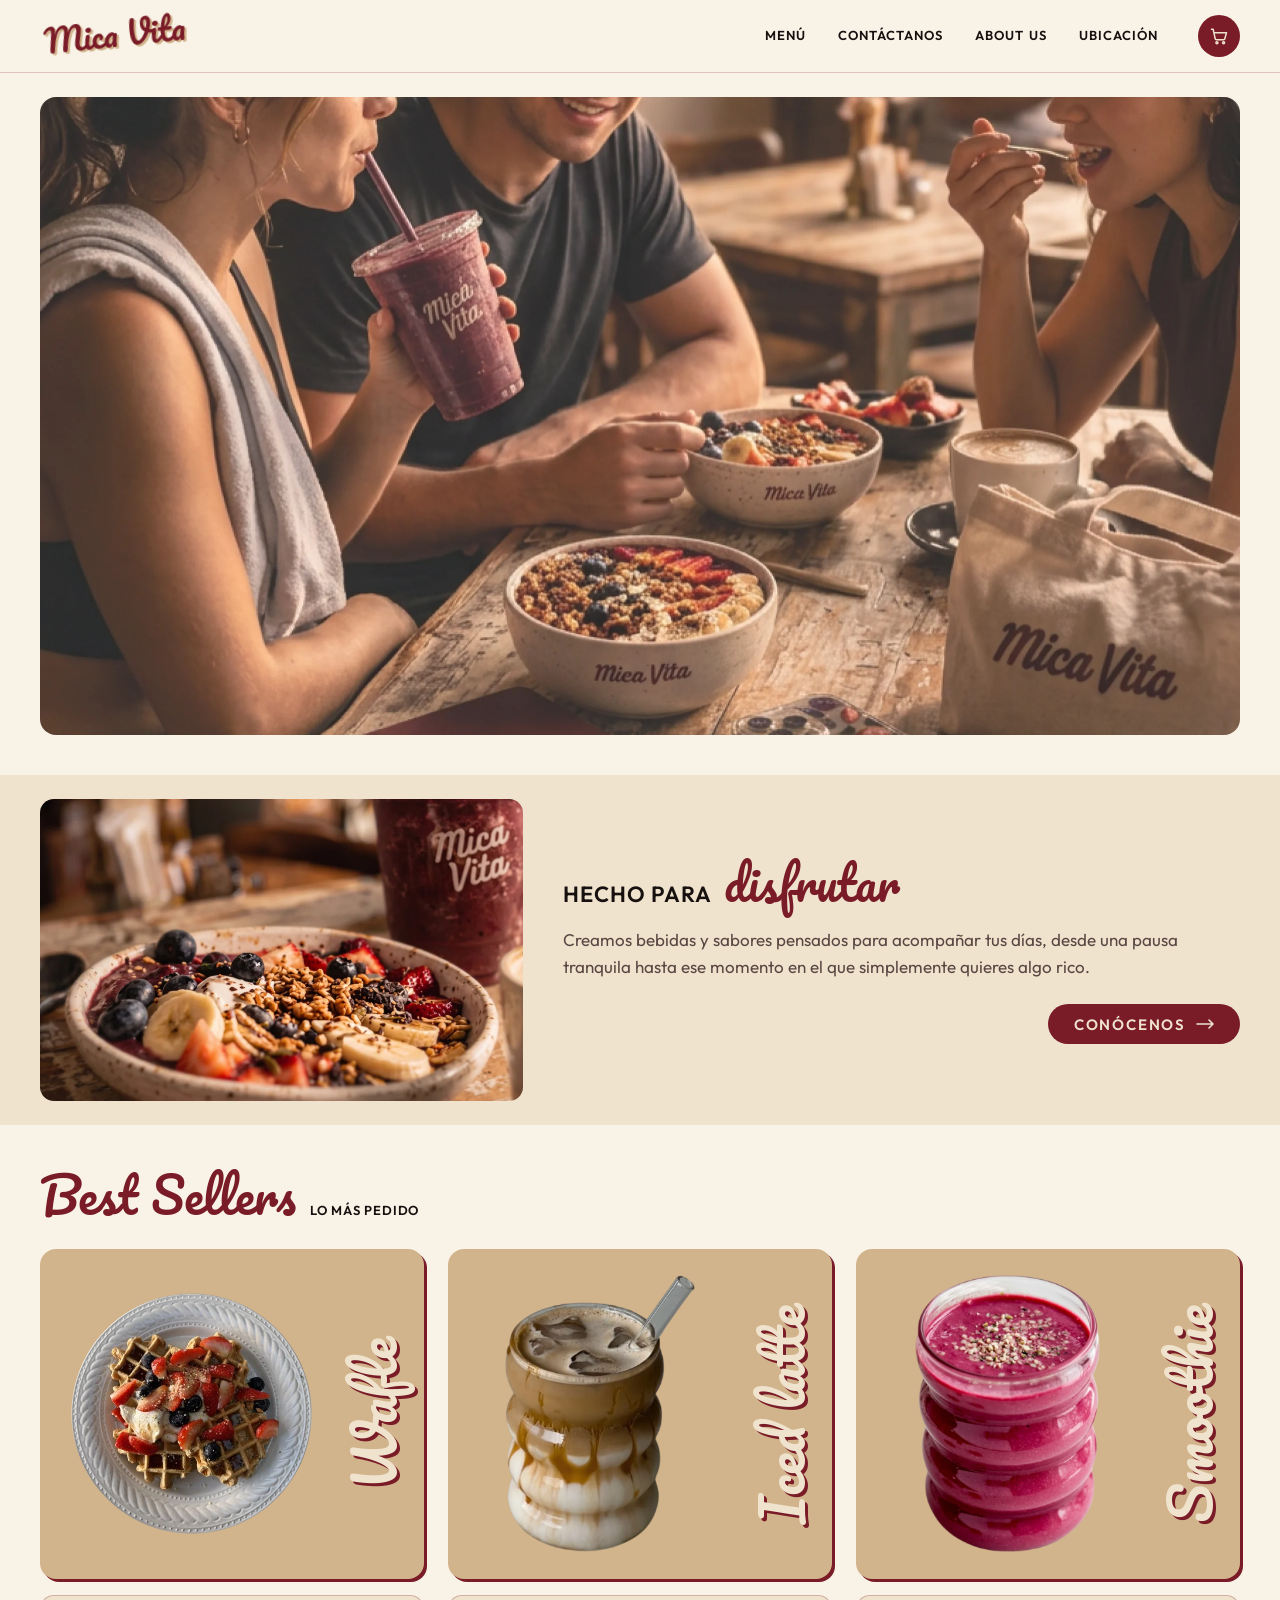
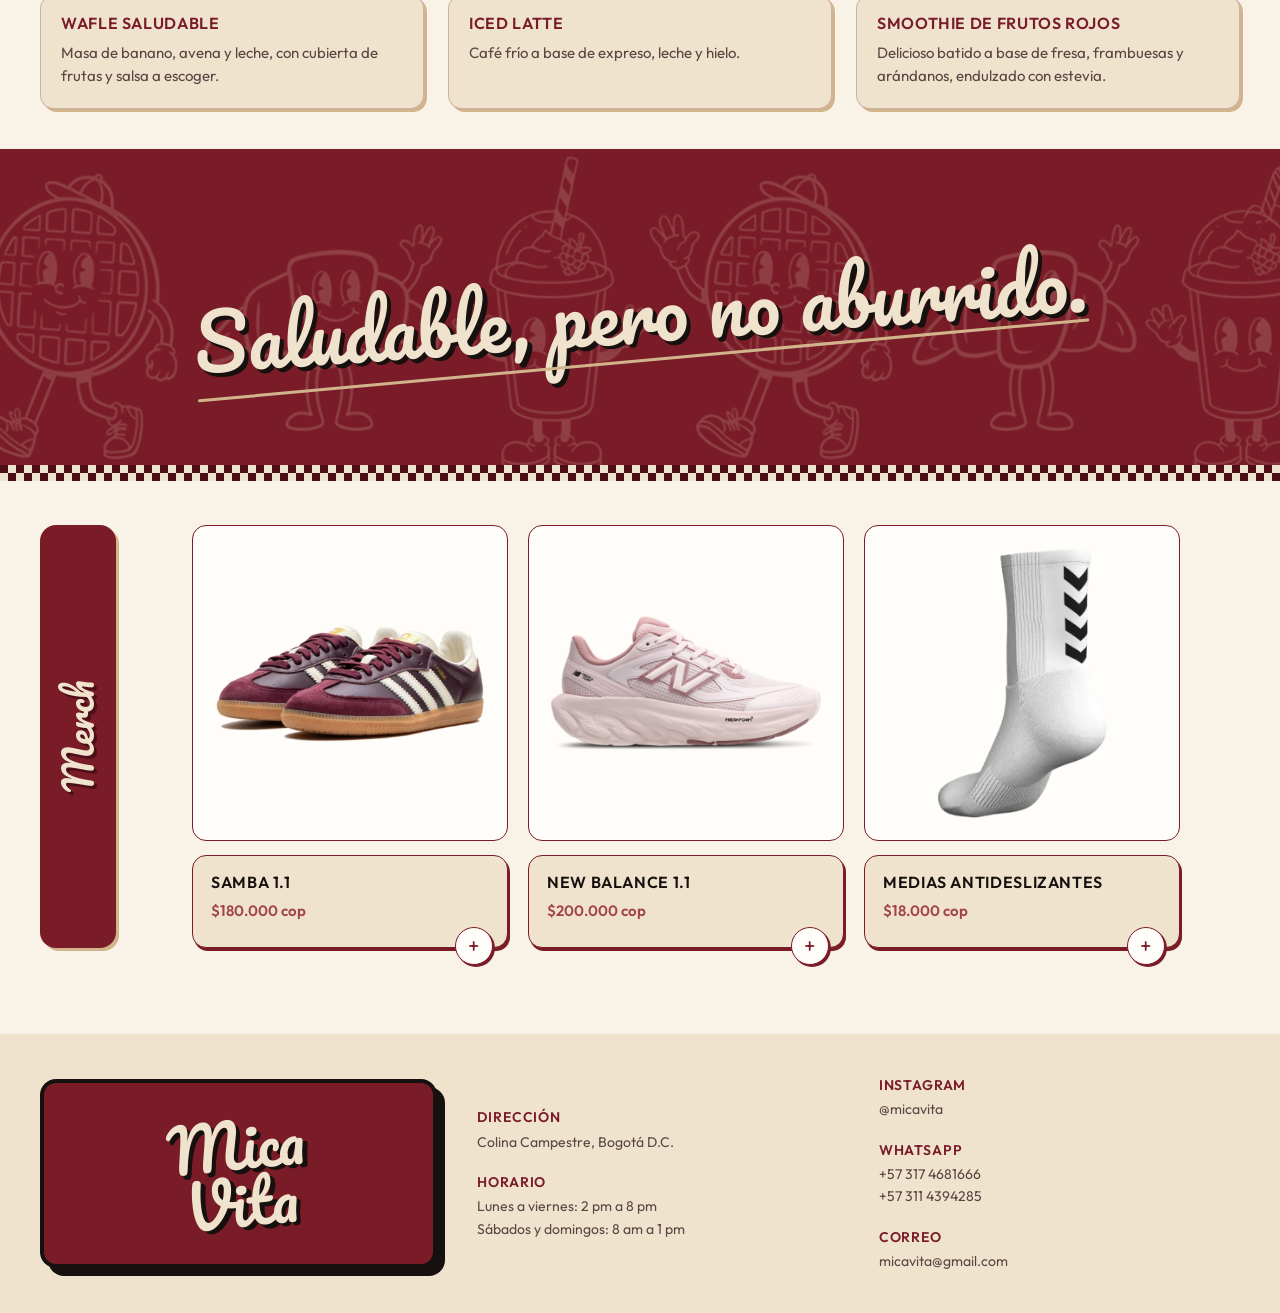
==== commit b9418837: "Imágenes en alta calidad desde el Figma Co-Authored-By: Claude Opus 5.5 <noreply@anthropic.com> Clau" ====
--- a/index.html
+++ b/index.html
@@ -76,7 +76,7 @@
     <section class="about" id="about" aria-labelledby="about-title">
       <div class="container about-inner">
         <div class="media about-media" data-label="Hecho para disfrutar">
-          <img data-base="img/home/hecho-para-disfrutar" alt="Bowls de açaí con frutas y granola en una mesa de Mica Vita" width="900" height="560" loading="lazy">
+          <img data-base="img/home/hecho-para-disfrutar" alt="Bowl de açaí con frutas y granola junto a un vaso de Mica Vita" width="900" height="560" loading="lazy">
         </div>
         <div class="about-copy">
           <h2 class="about-title" id="about-title">Hecho para <span class="script">disfrutar</span></h2>
--- a/css/components.css
+++ b/css/components.css
@@ -1290,9 +1290,10 @@
   object-position: 50% 50%;
 }
 
-/* Ubicación · foto del espacio (Unsplash) */
+/* Ubicación · foto de Bogotá */
 .lo-hero-photo img {
-  object-position: 40% 60%;
+  aspect-ratio: 3 / 2;
+  object-position: 50% 50%;
 }
 
 /* ==========================================================
@@ -1776,3 +1777,110 @@
 @media (max-width: 560px) {
   .toast.has-action { width: calc(100vw - 32px); justify-content: space-between; }
 }
+
+/* ==========================================================
+   Armonía visual: alturas iguales, textos legibles y
+   carriles alineados con las tarjetas (según el Figma)
+   ========================================================== */
+
+/* Best Sellers: cajas de texto de la misma altura */
+.bs-grid > li {
+  display: flex;
+  flex-direction: column;
+}
+.bs-info {
+  flex: 1;
+  padding: 18px 20px 20px;
+}
+.bs-info h3 {
+  margin-bottom: 8px;
+  font-size: 16px;
+}
+.bs-info p {
+  font-size: 15px;
+  line-height: 1.55;
+}
+
+/* Tarjetas de producto */
+.carousel-track > li {
+  display: flex;
+  flex-direction: column;
+}
+.card-media {
+  aspect-ratio: 1 / 1;
+}
+.card-info {
+  flex: 1;
+  display: flex;
+  flex-direction: column;
+  min-height: 0;
+  margin-top: 14px;
+  padding: 16px 18px 24px;
+}
+.card-name {
+  margin-bottom: 6px;
+  font-size: 16px;
+  line-height: 1.3;
+}
+.card-desc {
+  margin-bottom: 10px;
+  font-size: 14px;
+  line-height: 1.5;
+}
+.card-price {
+  margin-top: auto;
+  font-size: 15px;
+}
+.add-btn {
+  right: 14px;
+  bottom: -18px;
+  width: 38px;
+  height: 38px;
+  font-size: 21px;
+  box-shadow: 2px 2px 0 var(--color-primary);
+}
+.card-media > img,
+.card-media.is-photo > img {
+  padding: 7%;
+}
+
+/* El carril de la categoría mide lo mismo que las tarjetas */
+.carousel {
+  align-items: start;
+}
+.carousel > .arrow {
+  align-self: center;
+  margin-bottom: 22px;
+}
+.rail {
+  min-height: 0;
+  margin: 4px 0 22px;
+}
+/* Sin flechas cuando todo cabe en pantalla */
+.carousel.is-static > .arrow {
+  visibility: hidden;
+}
+
+@media (max-width: 767px) {
+  .rail { margin: 0; }
+  /* Best Sellers en fila deslizable en el celular */
+  .bs-grid {
+    grid-template-columns: none;
+    grid-auto-flow: column;
+    grid-auto-columns: 78%;
+    gap: 14px;
+    margin-inline: -16px;
+    padding: 4px 16px 10px;
+    overflow-x: auto;
+    scroll-snap-type: x mandatory;
+    scroll-padding-inline: 16px;
+    scrollbar-width: none;
+  }
+  .bs-grid::-webkit-scrollbar { display: none; }
+  .bs-grid > li { scroll-snap-align: start; }
+  .bs-name { font-size: 40px; }
+}
+@media (max-width: 560px) {
+  .banner-label { padding: 4px 24px 10px; box-shadow: 6px 6px 0 var(--color-black); }
+  .banner-label h1 { font-size: 38px; white-space: nowrap; }
+}
